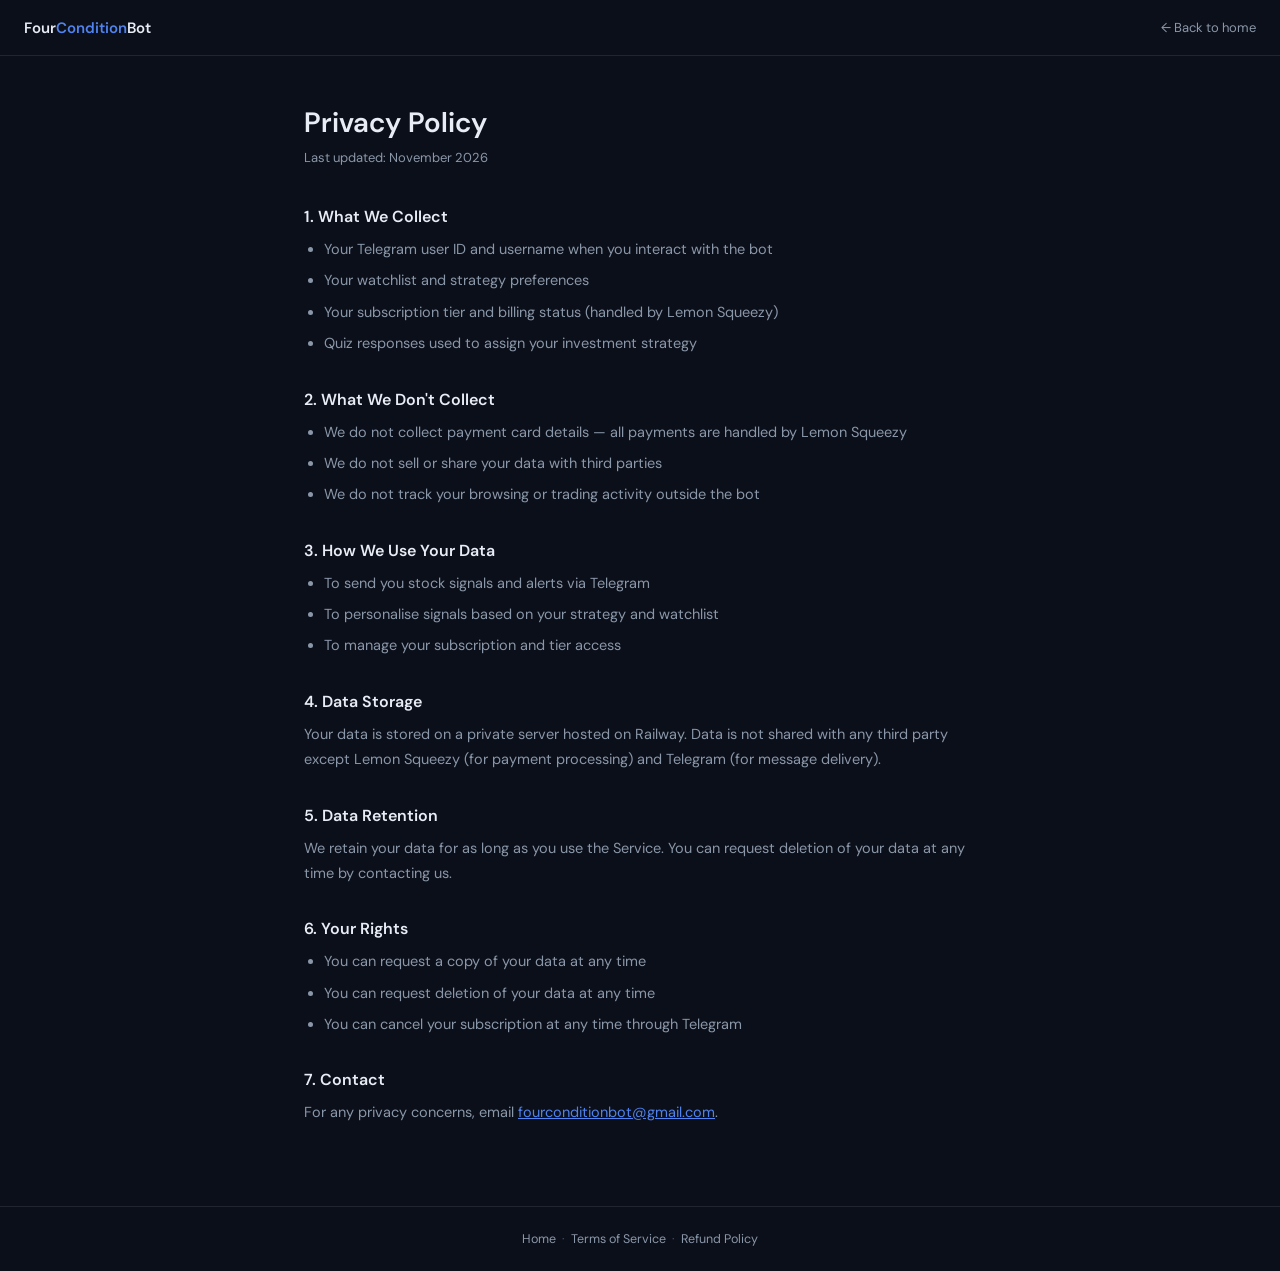
==== privacy/index.html @ 2ea39194 "Replace Paddle with Lemon Squeezy in privacy and terms pages Co-Authored-By: Claude Sonnet 4.6 <nore" ====
<!doctype html>
<html lang="en">
<head>
<meta charset="utf-8">
<meta name="viewport" content="width=device-width, initial-scale=1">
<title>Privacy Policy — FourConditionBot</title>
<link rel="icon" type="image/png" href="/favicon.png">
<link rel="stylesheet" href="https://fonts.googleapis.com/css2?family=DM+Sans:opsz,wght@9..40,300;9..40,400;9..40,500;9..40,600&display=swap">
<style>
*{box-sizing:border-box;margin:0;padding:0}
body{font-family:'DM Sans',system-ui,sans-serif;background:#0b0f1a;color:#e8ecf4;min-height:100vh;-webkit-font-smoothing:antialiased}
nav{display:flex;align-items:center;justify-content:space-between;padding:0 24px;height:56px;border-bottom:1px solid rgba(255,255,255,0.09);background:#0b0f1a}
.nav-logo{font-weight:600;font-size:15px;color:#e8ecf4;text-decoration:none}.nav-logo span{color:#4f83f0}
.nav-back{font-size:13px;color:#8a97a8;text-decoration:none}.nav-back:hover{color:#e8ecf4}
.wrap{max-width:720px;margin:0 auto;padding:48px 24px 80px}
h1{font-size:28px;font-weight:600;margin-bottom:8px}
.meta{font-size:13px;color:#8a97a8;margin-bottom:40px}
h2{font-size:16px;font-weight:600;margin:32px 0 10px;color:#e8ecf4}
p,li{font-size:14.5px;color:#8a97a8;line-height:1.75}
ul{padding-left:20px;display:flex;flex-direction:column;gap:6px;margin-top:8px}
footer{border-top:1px solid rgba(255,255,255,0.09);padding:24px;text-align:center;color:#4a5568;font-size:12.5px}
footer a{color:#8a97a8;text-decoration:none}
</style>
</head>
<body>
<nav>
  <a class="nav-logo" href="/">Four<span>Condition</span>Bot</a>
  <a class="nav-back" href="/">← Back to home</a>
</nav>
<div class="wrap">
  <h1>Privacy Policy</h1>
  <div class="meta">Last updated: November 2026</div>

  <h2>1. What We Collect</h2>
  <ul>
    <li>Your Telegram user ID and username when you interact with the bot</li>
    <li>Your watchlist and strategy preferences</li>
    <li>Your subscription tier and billing status (handled by Lemon Squeezy)</li>
    <li>Quiz responses used to assign your investment strategy</li>
  </ul>

  <h2>2. What We Don't Collect</h2>
  <ul>
    <li>We do not collect payment card details — all payments are handled by Lemon Squeezy</li>
    <li>We do not sell or share your data with third parties</li>
    <li>We do not track your browsing or trading activity outside the bot</li>
  </ul>

  <h2>3. How We Use Your Data</h2>
  <ul>
    <li>To send you stock signals and alerts via Telegram</li>
    <li>To personalise signals based on your strategy and watchlist</li>
    <li>To manage your subscription and tier access</li>
  </ul>

  <h2>4. Data Storage</h2>
  <p>Your data is stored on a private server hosted on Railway. Data is not shared with any third party except Lemon Squeezy (for payment processing) and Telegram (for message delivery).</p>

  <h2>5. Data Retention</h2>
  <p>We retain your data for as long as you use the Service. You can request deletion of your data at any time by contacting us.</p>

  <h2>6. Your Rights</h2>
  <ul>
    <li>You can request a copy of your data at any time</li>
    <li>You can request deletion of your data at any time</li>
    <li>You can cancel your subscription at any time through Telegram</li>
  </ul>

  <h2>7. Contact</h2>
  <p>For any privacy concerns, email <a href="mailto:fourconditionbot@gmail.com" style="color:#4f83f0">fourconditionbot@gmail.com</a>.</p>
</div>
<footer><a href="/">Home</a> &nbsp;·&nbsp; <a href="/terms/">Terms of Service</a> &nbsp;·&nbsp; <a href="/refunds/">Refund Policy</a></footer>
</body>
</html>
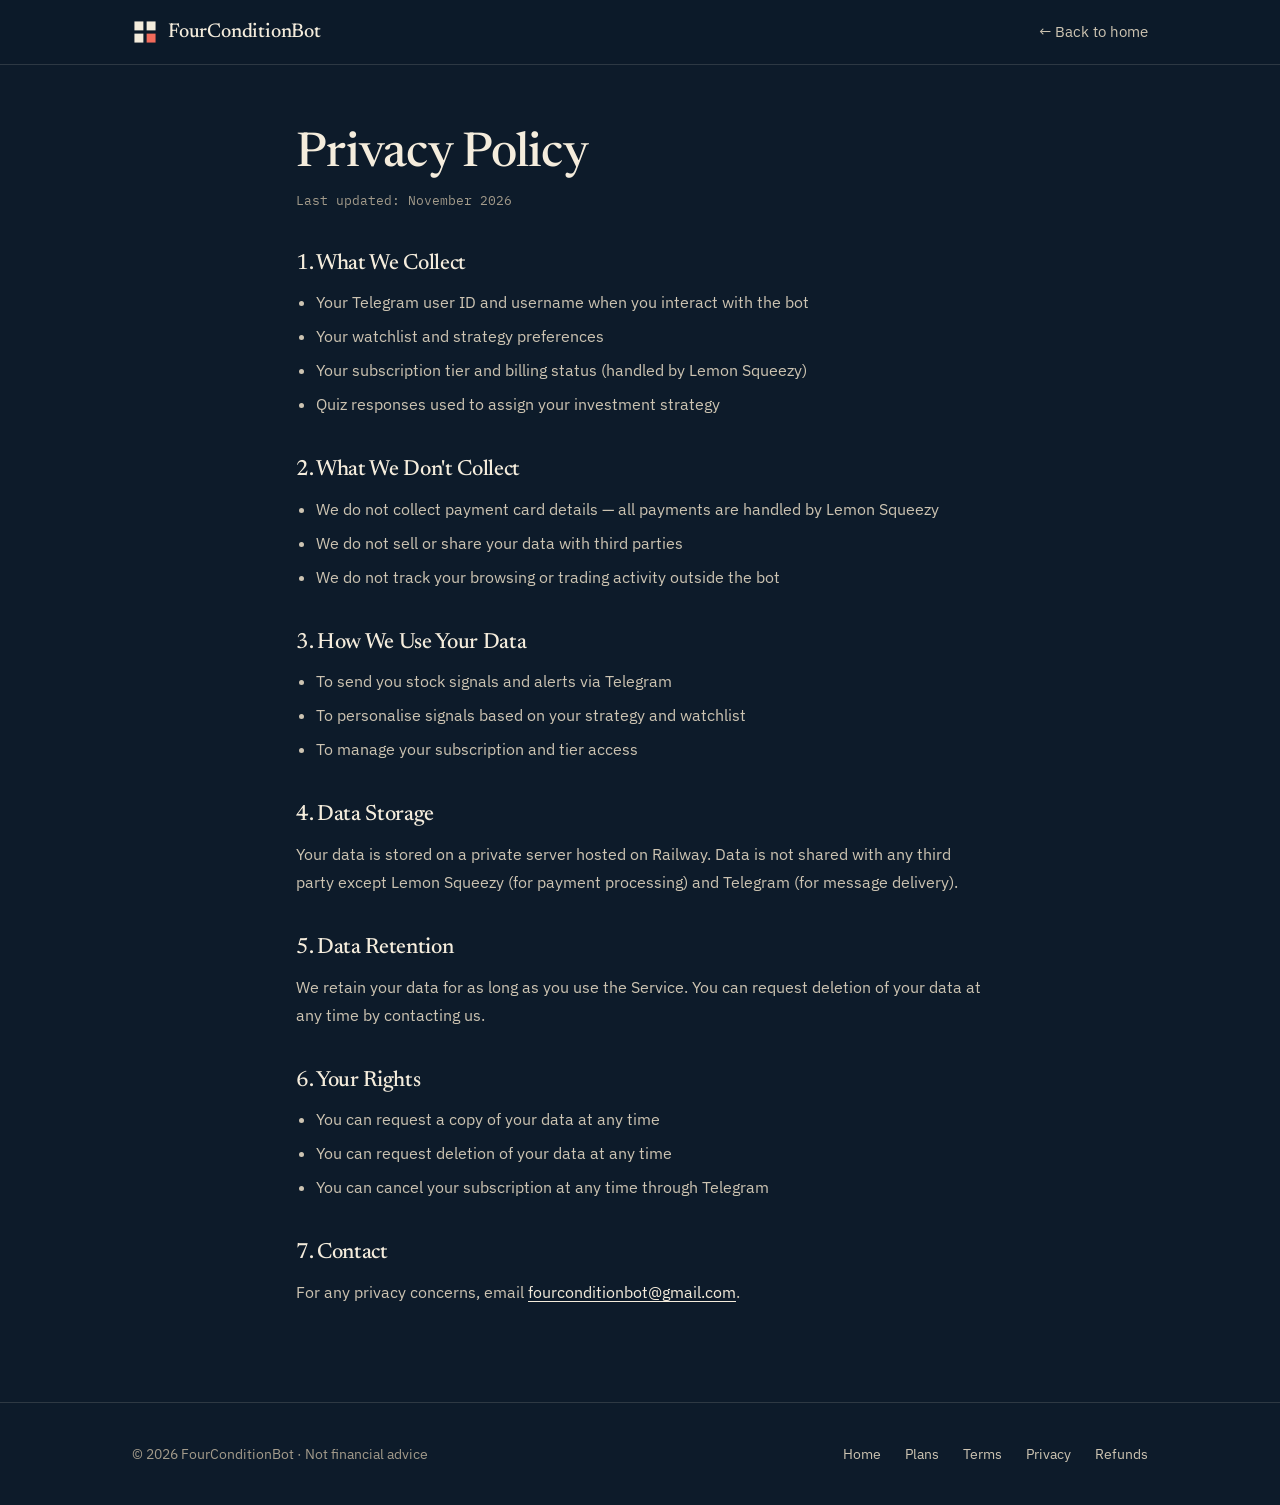
==== commit 151cf404: "Redesign site: navy/cream/coral, plus SEO and launch checklist - New editorial look: Newsreader + IB" ====
--- a/privacy/index.html
+++ b/privacy/index.html
@@ -4,30 +4,32 @@
 <meta charset="utf-8">
 <meta name="viewport" content="width=device-width, initial-scale=1">
 <title>Privacy Policy — FourConditionBot</title>
-<link rel="icon" type="image/png" href="/favicon.png">
-<link rel="stylesheet" href="https://fonts.googleapis.com/css2?family=DM+Sans:opsz,wght@9..40,300;9..40,400;9..40,500;9..40,600&display=swap">
-<style>
-*{box-sizing:border-box;margin:0;padding:0}
-body{font-family:'DM Sans',system-ui,sans-serif;background:#0b0f1a;color:#e8ecf4;min-height:100vh;-webkit-font-smoothing:antialiased}
-nav{display:flex;align-items:center;justify-content:space-between;padding:0 24px;height:56px;border-bottom:1px solid rgba(255,255,255,0.09);background:#0b0f1a}
-.nav-logo{font-weight:600;font-size:15px;color:#e8ecf4;text-decoration:none}.nav-logo span{color:#4f83f0}
-.nav-back{font-size:13px;color:#8a97a8;text-decoration:none}.nav-back:hover{color:#e8ecf4}
-.wrap{max-width:720px;margin:0 auto;padding:48px 24px 80px}
-h1{font-size:28px;font-weight:600;margin-bottom:8px}
-.meta{font-size:13px;color:#8a97a8;margin-bottom:40px}
-h2{font-size:16px;font-weight:600;margin:32px 0 10px;color:#e8ecf4}
-p,li{font-size:14.5px;color:#8a97a8;line-height:1.75}
-ul{padding-left:20px;display:flex;flex-direction:column;gap:6px;margin-top:8px}
-footer{border-top:1px solid rgba(255,255,255,0.09);padding:24px;text-align:center;color:#4a5568;font-size:12.5px}
-footer a{color:#8a97a8;text-decoration:none}
-</style>
+<meta name="description" content="What FourConditionBot collects, why, where it is stored and how to have it deleted.">
+<link rel="canonical" href="https://fourcondition.app/privacy/">
+<meta name="theme-color" content="#0d1b2a">
+<meta property="og:title" content="Privacy Policy — FourConditionBot">
+<meta property="og:description" content="What FourConditionBot collects, why, where it is stored and how to have it deleted.">
+<meta property="og:image" content="https://fourcondition.app/og.png">
+<link rel="icon" href="/favicon.svg" type="image/svg+xml">
+<link rel="icon" href="/favicon.png" type="image/png" sizes="32x32">
+<link rel="apple-touch-icon" href="/apple-touch-icon.png">
+<link rel="preconnect" href="https://fonts.googleapis.com">
+<link rel="preconnect" href="https://fonts.gstatic.com" crossorigin>
+<link rel="stylesheet" href="https://fonts.googleapis.com/css2?family=IBM+Plex+Mono:wght@400;500&family=IBM+Plex+Sans:wght@400;500;600&family=Newsreader:opsz,wght@6..72,400;6..72,500&display=swap">
+<link rel="stylesheet" href="/style.css">
 </head>
 <body>
-<nav>
-  <a class="nav-logo" href="/">Four<span>Condition</span>Bot</a>
-  <a class="nav-back" href="/">← Back to home</a>
-</nav>
-<div class="wrap">
+<a class="skip" href="#main">Skip to content</a>
+<header class="nav">
+  <div class="wrap">
+    <a href="/" class="logo" aria-label="FourConditionBot home">
+      <svg class="logo-mark" viewBox="0 0 32 32" aria-hidden="true"><rect x="3" y="3" width="11" height="11" fill="#f4ecdc"/><rect x="18" y="3" width="11" height="11" fill="#f4ecdc"/><rect x="3" y="18" width="11" height="11" fill="#f4ecdc"/><rect x="18" y="18" width="11" height="11" fill="#f26b5b"/></svg>
+      FourConditionBot
+    </a>
+    <nav class="nav-links" aria-label="Main"><a href="/">← Back to home</a></nav>
+  </div>
+</header>
+<main id="main" class="doc">
   <h1>Privacy Policy</h1>
   <div class="meta">Last updated: November 2026</div>
 
@@ -67,8 +69,13 @@
   </ul>
 
   <h2>7. Contact</h2>
-  <p>For any privacy concerns, email <a href="mailto:fourconditionbot@gmail.com" style="color:#4f83f0">fourconditionbot@gmail.com</a>.</p>
-</div>
-<footer><a href="/">Home</a> &nbsp;·&nbsp; <a href="/terms/">Terms of Service</a> &nbsp;·&nbsp; <a href="/refunds/">Refund Policy</a></footer>
+  <p>For any privacy concerns, email <a href="mailto:fourconditionbot@gmail.com">fourconditionbot@gmail.com</a>.</p>
+</main>
+<footer class="footer">
+  <div class="wrap">
+    <span>© 2026 FourConditionBot · Not financial advice</span>
+    <nav aria-label="Footer"><a href="/">Home</a><a href="/upgrade/">Plans</a><a href="/terms/">Terms</a><a href="/privacy/">Privacy</a><a href="/refunds/">Refunds</a></nav>
+  </div>
+</footer>
 </body>
 </html>
--- a/style.css
+++ b/style.css
@@ -0,0 +1,114 @@
+/* FourConditionBot — shared styles. Navy ground, cream type, coral only on actions we want clicked. */
+:root {
+  --navy: #0d1b2a;
+  --navy-2: #132539;
+  --navy-3: #1a3049;
+  --line: rgba(244, 236, 220, 0.14);
+  --cream: #f4ecdc;
+  --cream-2: #cdc4b2;
+  --cream-3: #a39b8b;
+  --coral: #f26b5b;
+  --coral-hover: #f5826f;
+  --on-coral: #0d1b2a;
+  --pass: #8fd1ab;
+  --warn: #f0c27a;
+  --serif: 'Newsreader', Georgia, 'Times New Roman', serif;
+  --sans: 'IBM Plex Sans', system-ui, -apple-system, 'Segoe UI', sans-serif;
+  --mono: 'IBM Plex Mono', ui-monospace, Consolas, monospace;
+  --radius: 4px;
+  color-scheme: dark;
+}
+
+*, *::before, *::after { box-sizing: border-box; }
+html { scroll-behavior: smooth; -webkit-text-size-adjust: 100%; }
+@media (prefers-reduced-motion: reduce) { html { scroll-behavior: auto; } * { transition: none !important; } }
+
+body {
+  margin: 0;
+  background: var(--navy);
+  color: var(--cream);
+  font-family: var(--sans);
+  font-size: 16px;
+  line-height: 1.6;
+  -webkit-font-smoothing: antialiased;
+}
+a { color: var(--cream); text-underline-offset: 3px; text-decoration-thickness: 1px; }
+a:hover { color: #fff; }
+:focus-visible { outline: 2px solid var(--coral); outline-offset: 3px; }
+code { font-family: var(--mono); font-size: 0.9em; color: var(--cream); background: var(--navy-3); padding: 1px 5px; border-radius: 3px; }
+h1, h2, h3 { font-family: var(--serif); font-weight: 500; letter-spacing: -0.015em; line-height: 1.12; margin: 0; text-wrap: balance; }
+p { margin: 0; }
+
+.wrap { max-width: 1080px; margin: 0 auto; padding-inline: max(16px, env(safe-area-inset-left, 0px)) max(16px, env(safe-area-inset-right, 0px)); }
+@media (min-width: 720px) { .wrap { padding-inline: 32px; } }
+
+.skip { position: absolute; left: -9999px; }
+.skip:focus { left: 16px; top: 16px; z-index: 999; background: var(--cream); color: var(--navy); padding: 8px 12px; }
+
+/* ── Buttons ── */
+.btn {
+  display: inline-flex; align-items: center; justify-content: center; gap: 8px;
+  min-height: 44px; padding: 0 20px;
+  font: 600 15px/1 var(--sans);
+  border-radius: var(--radius); border: 1px solid transparent;
+  text-decoration: none; cursor: pointer; white-space: nowrap;
+  transition: background-color .15s, border-color .15s, color .15s;
+}
+.btn-coral { background: var(--coral); color: var(--on-coral); }
+.btn-coral:hover { background: var(--coral-hover); color: var(--on-coral); }
+.btn-outline { background: transparent; color: var(--cream); border-color: var(--line); }
+.btn-outline:hover { border-color: var(--cream-2); color: var(--cream); }
+.btn-coral-outline { background: transparent; color: var(--coral); border-color: var(--coral); }
+.btn-coral-outline:hover { background: var(--coral); color: var(--on-coral); }
+.btn-sm { min-height: 36px; padding: 0 14px; font-size: 14px; }
+.btn[disabled] { opacity: .45; cursor: not-allowed; }
+
+/* ── Nav ── */
+.nav { position: sticky; top: 0; z-index: 50; background: rgba(13, 27, 42, 0.94); backdrop-filter: blur(8px); border-bottom: 1px solid var(--line); }
+.nav .wrap { display: flex; align-items: center; justify-content: space-between; gap: 16px; height: 64px; }
+.logo { display: inline-flex; align-items: center; gap: 10px; font-family: var(--serif); font-size: 20px; font-weight: 500; color: var(--cream); text-decoration: none; letter-spacing: -0.01em; }
+.logo-mark { width: 26px; height: 26px; flex-shrink: 0; }
+.nav-links { display: flex; align-items: center; gap: 28px; }
+.nav-links a:not(.btn) { color: var(--cream-2); text-decoration: none; font-size: 14.5px; }
+.nav-links a:not(.btn):hover { color: var(--cream); }
+@media (max-width: 760px) { .nav-links .hide-sm { display: none; } .nav-links { gap: 10px; } }
+
+/* ── Sections ── */
+.section { padding-block: 96px; border-top: 1px solid var(--line); }
+@media (max-width: 720px) { .section { padding-block: 64px; } }
+.eyebrow { font-family: var(--mono); font-size: 12.5px; letter-spacing: .08em; text-transform: uppercase; color: var(--cream-3); margin-bottom: 16px; }
+.section h2 { font-size: clamp(30px, 4vw, 44px); max-width: 18ch; }
+.lede { color: var(--cream-2); font-size: 18px; max-width: 58ch; margin-top: 16px; }
+.section-head { margin-bottom: 48px; }
+
+/* ── Footer ── */
+.footer { border-top: 1px solid var(--line); padding-block: 40px; color: var(--cream-3); font-size: 14px; }
+.footer .wrap { display: flex; flex-wrap: wrap; gap: 16px 32px; justify-content: space-between; align-items: center; }
+.footer nav { display: flex; flex-wrap: wrap; gap: 8px 24px; }
+.footer a { color: var(--cream-2); text-decoration: none; }
+.footer a:hover { color: var(--cream); text-decoration: underline; }
+
+/* ── Cookie banner ── */
+.cookie {
+  position: fixed; z-index: 100;
+  left: 16px; right: 16px; bottom: calc(16px + env(safe-area-inset-bottom, 0px));
+  max-width: 560px; margin-inline: auto;
+  display: flex; flex-wrap: wrap; align-items: center; gap: 12px 16px;
+  background: var(--navy-2); border: 1px solid var(--line); border-radius: var(--radius);
+  padding: 16px 18px; font-size: 14px; color: var(--cream-2);
+  box-shadow: 0 12px 32px rgba(0, 0, 0, .35);
+}
+.cookie[hidden] { display: none; }
+.cookie p { flex: 1 1 260px; }
+.cookie-actions { display: flex; gap: 8px; }
+
+/* ── Document pages (terms, privacy, refunds, 404, success) ── */
+.doc { max-width: 720px; margin: 0 auto; padding: 64px 16px 96px; }
+.doc h1 { font-size: clamp(34px, 5vw, 48px); margin-bottom: 8px; }
+.doc .meta { font-family: var(--mono); font-size: 13px; color: var(--cream-3); margin-bottom: 40px; }
+.doc h2 { font-size: 22px; margin: 40px 0 12px; }
+.doc p, .doc li { color: var(--cream-2); font-size: 16px; line-height: 1.75; }
+.doc ul { padding-left: 20px; margin: 8px 0 0; display: grid; gap: 6px; }
+.doc strong { color: var(--cream); }
+.doc .highlight { border-left: 2px solid var(--coral); padding: 4px 0 4px 18px; margin-bottom: 8px; }
+.doc .actions { display: flex; flex-wrap: wrap; gap: 12px; margin-top: 32px; }
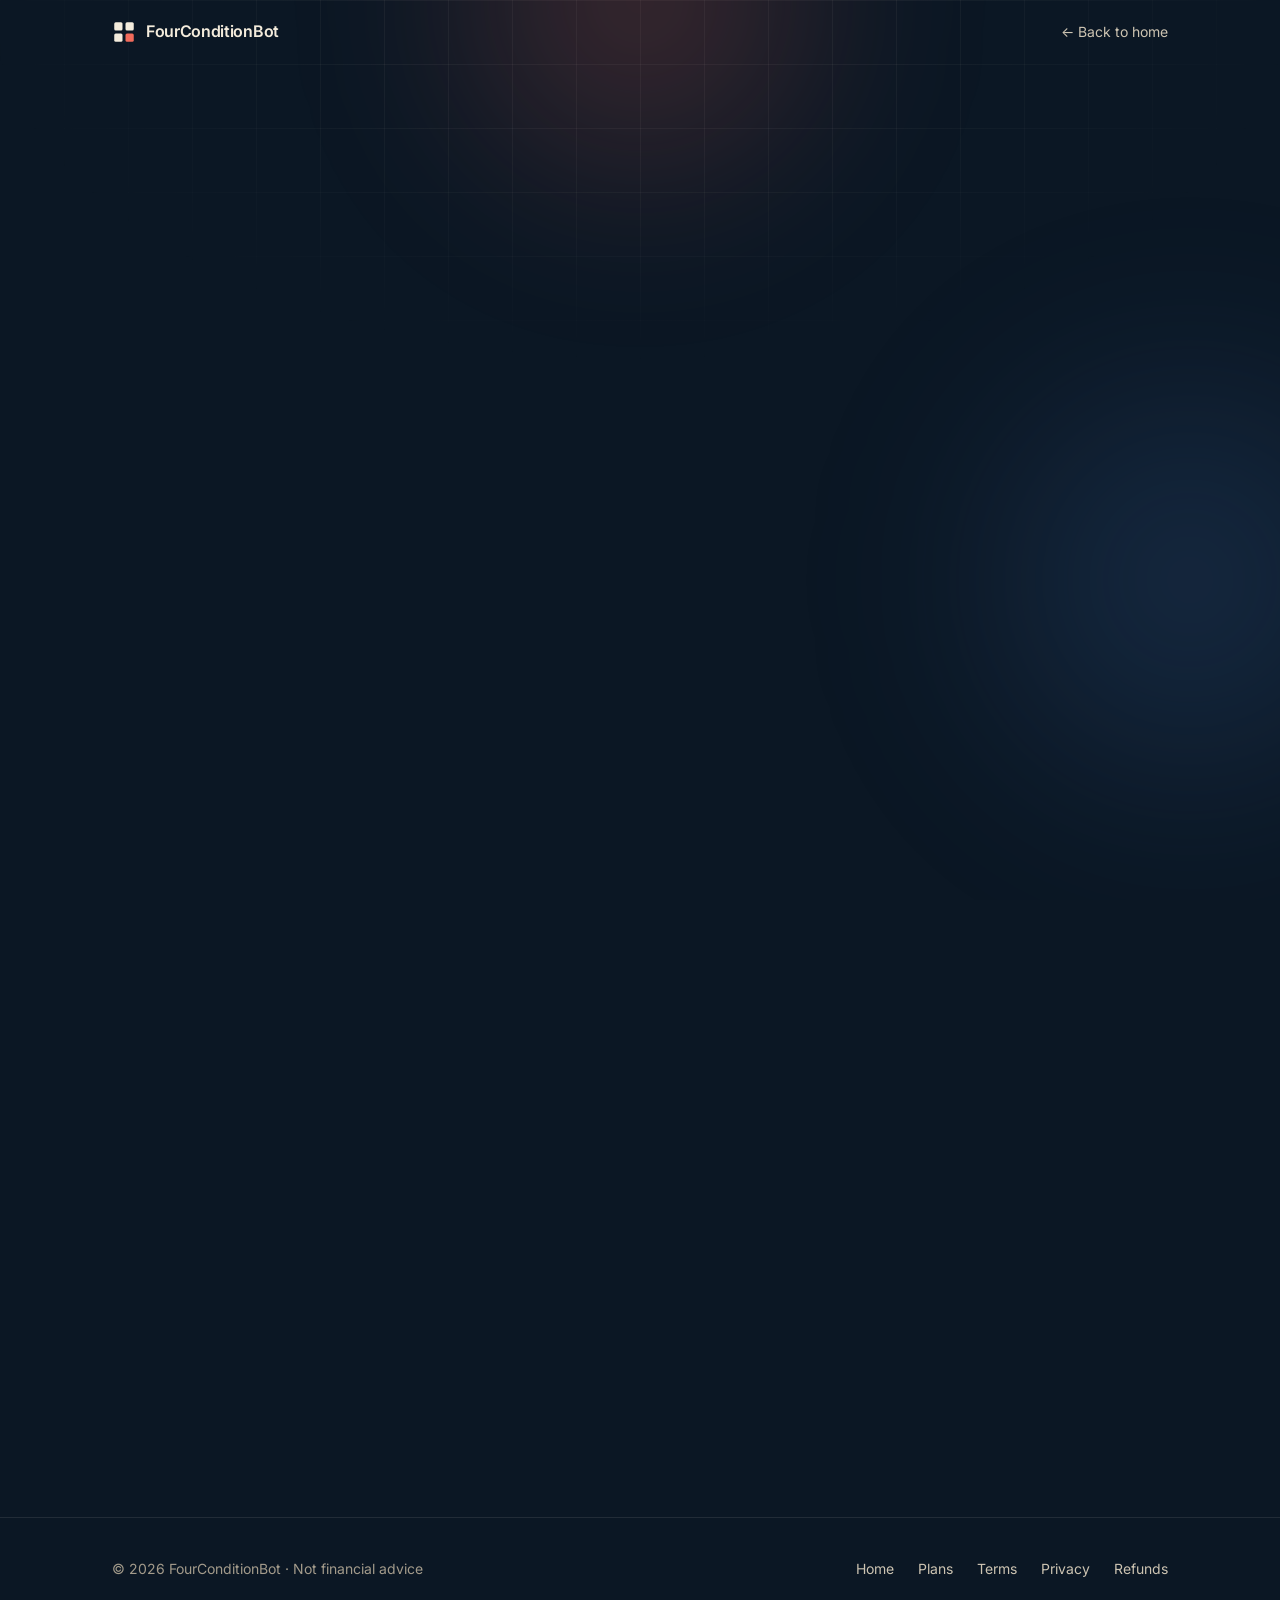
==== commit cfc72283: "Raycast/Linear-style motion: glass surfaces, 3D scroll hero, live parts - Hero app window tilts back" ====
--- a/privacy/index.html
+++ b/privacy/index.html
@@ -6,7 +6,7 @@
 <title>Privacy Policy — FourConditionBot</title>
 <meta name="description" content="What FourConditionBot collects, why, where it is stored and how to have it deleted.">
 <link rel="canonical" href="https://fourcondition.app/privacy/">
-<meta name="theme-color" content="#0d1b2a">
+<meta name="theme-color" content="#0b1724">
 <meta property="og:title" content="Privacy Policy — FourConditionBot">
 <meta property="og:description" content="What FourConditionBot collects, why, where it is stored and how to have it deleted.">
 <meta property="og:image" content="https://fourcondition.app/og.png">
@@ -15,22 +15,23 @@
 <link rel="apple-touch-icon" href="/apple-touch-icon.png">
 <link rel="preconnect" href="https://fonts.googleapis.com">
 <link rel="preconnect" href="https://fonts.gstatic.com" crossorigin>
-<link rel="stylesheet" href="https://fonts.googleapis.com/css2?family=IBM+Plex+Mono:wght@400;500&family=IBM+Plex+Sans:wght@400;500;600&family=Newsreader:opsz,wght@6..72,400;6..72,500&display=swap">
+<link rel="stylesheet" href="https://fonts.googleapis.com/css2?family=Inter:wght@400;500;600&family=JetBrains+Mono:wght@400;500&display=swap">
 <link rel="stylesheet" href="/style.css">
 </head>
 <body>
+<div class="bg" aria-hidden="true"><div class="orb orb-1"></div><div class="orb orb-2"></div></div>
 <a class="skip" href="#main">Skip to content</a>
 <header class="nav">
   <div class="wrap">
     <a href="/" class="logo" aria-label="FourConditionBot home">
-      <svg class="logo-mark" viewBox="0 0 32 32" aria-hidden="true"><rect x="3" y="3" width="11" height="11" fill="#f4ecdc"/><rect x="18" y="3" width="11" height="11" fill="#f4ecdc"/><rect x="3" y="18" width="11" height="11" fill="#f4ecdc"/><rect x="18" y="18" width="11" height="11" fill="#f26b5b"/></svg>
+      <svg class="logo-mark" viewBox="0 0 32 32" aria-hidden="true"><rect x="3" y="3" width="11" height="11" rx="2" fill="#f4ecdc"/><rect x="18" y="3" width="11" height="11" rx="2" fill="#f4ecdc"/><rect x="3" y="18" width="11" height="11" rx="2" fill="#f4ecdc"/><rect x="18" y="18" width="11" height="11" rx="2" fill="#f26b5b"/></svg>
       FourConditionBot
     </a>
     <nav class="nav-links" aria-label="Main"><a href="/">← Back to home</a></nav>
   </div>
 </header>
-<main id="main" class="doc">
-  <h1>Privacy Policy</h1>
+<main id="main" class="doc reveal">
+  <h1 class="grad">Privacy Policy</h1>
   <div class="meta">Last updated: November 2026</div>
 
   <h2>1. What We Collect</h2>
--- a/style.css
+++ b/style.css
@@ -1,28 +1,31 @@
-/* FourConditionBot — shared styles. Navy ground, cream type, coral only on actions we want clicked. */
+/* FourConditionBot — shared styles. Navy ground, cream type, coral only on actions we want clicked.
+   Glass surfaces + scroll motion; everything animated is disabled under prefers-reduced-motion. */
 :root {
-  --navy: #0d1b2a;
-  --navy-2: #132539;
-  --navy-3: #1a3049;
-  --line: rgba(244, 236, 220, 0.14);
+  --navy: #0b1724;
+  --navy-2: #102033;
+  --navy-3: #172b42;
+  --line: rgba(244, 236, 220, 0.10);
+  --line-2: rgba(244, 236, 220, 0.18);
   --cream: #f4ecdc;
   --cream-2: #cdc4b2;
   --cream-3: #a39b8b;
   --coral: #f26b5b;
   --coral-hover: #f5826f;
-  --on-coral: #0d1b2a;
+  --coral-glow: rgba(242, 107, 91, 0.35);
+  --on-coral: #0b1724;
   --pass: #8fd1ab;
   --warn: #f0c27a;
-  --serif: 'Newsreader', Georgia, 'Times New Roman', serif;
-  --sans: 'IBM Plex Sans', system-ui, -apple-system, 'Segoe UI', sans-serif;
-  --mono: 'IBM Plex Mono', ui-monospace, Consolas, monospace;
-  --radius: 4px;
+  --glass: linear-gradient(180deg, rgba(244, 236, 220, 0.07), rgba(244, 236, 220, 0.02));
+  --glass-shadow: inset 0 1px 0 rgba(255, 255, 255, 0.07), 0 24px 60px -12px rgba(0, 0, 0, 0.5);
+  --sans: 'Inter', system-ui, -apple-system, 'Segoe UI', sans-serif;
+  --mono: 'JetBrains Mono', ui-monospace, Consolas, monospace;
+  --radius: 10px;
+  --ease: cubic-bezier(.2, .7, .2, 1);
   color-scheme: dark;
 }
 
 *, *::before, *::after { box-sizing: border-box; }
 html { scroll-behavior: smooth; -webkit-text-size-adjust: 100%; }
-@media (prefers-reduced-motion: reduce) { html { scroll-behavior: auto; } * { transition: none !important; } }
-
 body {
   margin: 0;
   background: var(--navy);
@@ -31,55 +34,110 @@
   font-size: 16px;
   line-height: 1.6;
   -webkit-font-smoothing: antialiased;
+  overflow-x: hidden;
 }
 a { color: var(--cream); text-underline-offset: 3px; text-decoration-thickness: 1px; }
 a:hover { color: #fff; }
-:focus-visible { outline: 2px solid var(--coral); outline-offset: 3px; }
-code { font-family: var(--mono); font-size: 0.9em; color: var(--cream); background: var(--navy-3); padding: 1px 5px; border-radius: 3px; }
-h1, h2, h3 { font-family: var(--serif); font-weight: 500; letter-spacing: -0.015em; line-height: 1.12; margin: 0; text-wrap: balance; }
+:focus-visible { outline: 2px solid var(--coral); outline-offset: 3px; border-radius: 4px; }
+code { font-family: var(--mono); font-size: 0.86em; color: var(--cream); background: rgba(244, 236, 220, .08); border: 1px solid var(--line); padding: 1px 6px; border-radius: 5px; }
+h1, h2, h3 { font-weight: 600; letter-spacing: -0.035em; line-height: 1.08; margin: 0; text-wrap: balance; }
 p { margin: 0; }
 
-.wrap { max-width: 1080px; margin: 0 auto; padding-inline: max(16px, env(safe-area-inset-left, 0px)) max(16px, env(safe-area-inset-right, 0px)); }
+/* Cream → muted vertical fade on big headings */
+.grad { background: linear-gradient(180deg, #fffaf0 20%, #b8ae9b 100%); -webkit-background-clip: text; background-clip: text; color: transparent; }
+
+/* ── Ambient background: slow drifting glows + masked grid ── */
+.bg { position: fixed; inset: 0; z-index: -1; pointer-events: none; overflow: hidden; }
+.bg::before {
+  content: ""; position: absolute; inset: 0;
+  background-image: linear-gradient(var(--line) 1px, transparent 1px), linear-gradient(90deg, var(--line) 1px, transparent 1px);
+  background-size: 64px 64px;
+  mask-image: radial-gradient(ellipse 70% 55% at 50% 0%, #000 30%, transparent 75%);
+  -webkit-mask-image: radial-gradient(ellipse 70% 55% at 50% 0%, #000 30%, transparent 75%);
+  opacity: .5;
+}
+.orb { position: absolute; border-radius: 50%; filter: blur(90px); opacity: .55; will-change: transform; }
+.orb-1 { width: 520px; height: 520px; left: 50%; top: -260px; margin-left: -260px; background: radial-gradient(circle, rgba(242, 107, 91, .55), transparent 65%); animation: drift1 18s ease-in-out infinite alternate; }
+.orb-2 { width: 620px; height: 620px; right: -220px; top: 30vh; background: radial-gradient(circle, rgba(70, 120, 190, .45), transparent 65%); animation: drift2 24s ease-in-out infinite alternate; }
+.orb-3 { width: 460px; height: 460px; left: -180px; top: 70vh; background: radial-gradient(circle, rgba(244, 236, 220, .14), transparent 65%); animation: drift1 30s ease-in-out infinite alternate-reverse; }
+@keyframes drift1 { to { transform: translate3d(80px, 60px, 0) scale(1.15); } }
+@keyframes drift2 { to { transform: translate3d(-120px, -40px, 0) scale(.9); } }
+
+.wrap { max-width: 1120px; margin: 0 auto; padding-inline: max(16px, env(safe-area-inset-left, 0px)) max(16px, env(safe-area-inset-right, 0px)); }
 @media (min-width: 720px) { .wrap { padding-inline: 32px; } }
 
 .skip { position: absolute; left: -9999px; }
 .skip:focus { left: 16px; top: 16px; z-index: 999; background: var(--cream); color: var(--navy); padding: 8px 12px; }
 
+/* ── Glass surface ── */
+.glass {
+  position: relative;
+  background: var(--glass);
+  border: 1px solid var(--line);
+  border-radius: var(--radius);
+  box-shadow: var(--glass-shadow);
+  backdrop-filter: blur(18px) saturate(140%);
+  -webkit-backdrop-filter: blur(18px) saturate(140%);
+}
+/* Cursor spotlight (site.js sets --mx/--my) */
+.spot { overflow: hidden; }
+.spot::after {
+  content: ""; position: absolute; inset: 0; border-radius: inherit; pointer-events: none;
+  background: radial-gradient(420px circle at var(--mx, 50%) var(--my, -200px), rgba(244, 236, 220, .09), transparent 45%);
+  opacity: 0; transition: opacity .3s;
+}
+.spot:hover::after { opacity: 1; }
+/* 3D tilt (site.js sets --rx/--ry) */
+.tilt { transform: perspective(900px) rotateX(var(--rx, 0deg)) rotateY(var(--ry, 0deg)); transition: transform .4s var(--ease); transform-style: preserve-3d; }
+.tilt:hover { transition-duration: .1s; }
+
 /* ── Buttons ── */
 .btn {
   display: inline-flex; align-items: center; justify-content: center; gap: 8px;
   min-height: 44px; padding: 0 20px;
-  font: 600 15px/1 var(--sans);
-  border-radius: var(--radius); border: 1px solid transparent;
+  font: 500 15px/1 var(--sans); letter-spacing: -0.01em;
+  border-radius: 999px; border: 1px solid transparent;
   text-decoration: none; cursor: pointer; white-space: nowrap;
-  transition: background-color .15s, border-color .15s, color .15s;
+  transition: background-color .2s, border-color .2s, color .2s, box-shadow .3s, transform .2s var(--ease);
 }
-.btn-coral { background: var(--coral); color: var(--on-coral); }
-.btn-coral:hover { background: var(--coral-hover); color: var(--on-coral); }
-.btn-outline { background: transparent; color: var(--cream); border-color: var(--line); }
-.btn-outline:hover { border-color: var(--cream-2); color: var(--cream); }
-.btn-coral-outline { background: transparent; color: var(--coral); border-color: var(--coral); }
-.btn-coral-outline:hover { background: var(--coral); color: var(--on-coral); }
+.btn:active { transform: scale(.97); }
+.btn-coral { background: var(--coral); color: var(--on-coral); box-shadow: 0 0 0 1px rgba(255,255,255,.15) inset, 0 8px 28px -6px var(--coral-glow); }
+.btn-coral:hover { background: var(--coral-hover); color: var(--on-coral); box-shadow: 0 0 0 1px rgba(255,255,255,.2) inset, 0 10px 40px -4px var(--coral-glow); }
+.btn-outline { background: rgba(244, 236, 220, .04); color: var(--cream); border-color: var(--line-2); backdrop-filter: blur(8px); }
+.btn-outline:hover { border-color: var(--cream-3); background: rgba(244, 236, 220, .08); color: var(--cream); }
+.btn-coral-outline { background: rgba(242, 107, 91, .08); color: var(--coral); border-color: rgba(242, 107, 91, .5); }
+.btn-coral-outline:hover { background: var(--coral); color: var(--on-coral); border-color: var(--coral); }
 .btn-sm { min-height: 36px; padding: 0 14px; font-size: 14px; }
-.btn[disabled] { opacity: .45; cursor: not-allowed; }
+.btn[disabled] { opacity: .45; cursor: not-allowed; box-shadow: none; }
+.arrow { transition: transform .2s var(--ease); }
+.btn:hover .arrow { transform: translateX(3px); }
 
 /* ── Nav ── */
-.nav { position: sticky; top: 0; z-index: 50; background: rgba(13, 27, 42, 0.94); backdrop-filter: blur(8px); border-bottom: 1px solid var(--line); }
+.nav { position: sticky; top: 0; z-index: 50; transition: background-color .3s, border-color .3s; border-bottom: 1px solid transparent; }
+.nav.scrolled { background: rgba(11, 23, 36, .72); border-color: var(--line); backdrop-filter: blur(16px) saturate(150%); -webkit-backdrop-filter: blur(16px) saturate(150%); }
 .nav .wrap { display: flex; align-items: center; justify-content: space-between; gap: 16px; height: 64px; }
-.logo { display: inline-flex; align-items: center; gap: 10px; font-family: var(--serif); font-size: 20px; font-weight: 500; color: var(--cream); text-decoration: none; letter-spacing: -0.01em; }
-.logo-mark { width: 26px; height: 26px; flex-shrink: 0; }
+.logo { display: inline-flex; align-items: center; gap: 10px; font-size: 16px; font-weight: 600; color: var(--cream); text-decoration: none; letter-spacing: -0.02em; }
+.logo-mark { width: 24px; height: 24px; flex-shrink: 0; }
 .nav-links { display: flex; align-items: center; gap: 28px; }
-.nav-links a:not(.btn) { color: var(--cream-2); text-decoration: none; font-size: 14.5px; }
+.nav-links a:not(.btn) { color: var(--cream-2); text-decoration: none; font-size: 14px; transition: color .2s; }
 .nav-links a:not(.btn):hover { color: var(--cream); }
 @media (max-width: 760px) { .nav-links .hide-sm { display: none; } .nav-links { gap: 10px; } }
 
 /* ── Sections ── */
-.section { padding-block: 96px; border-top: 1px solid var(--line); }
-@media (max-width: 720px) { .section { padding-block: 64px; } }
-.eyebrow { font-family: var(--mono); font-size: 12.5px; letter-spacing: .08em; text-transform: uppercase; color: var(--cream-3); margin-bottom: 16px; }
-.section h2 { font-size: clamp(30px, 4vw, 44px); max-width: 18ch; }
-.lede { color: var(--cream-2); font-size: 18px; max-width: 58ch; margin-top: 16px; }
-.section-head { margin-bottom: 48px; }
+.section { padding-block: 120px; position: relative; }
+@media (max-width: 720px) { .section { padding-block: 72px; } }
+.eyebrow { display: inline-flex; align-items: center; gap: 8px; font-family: var(--mono); font-size: 12px; letter-spacing: .06em; text-transform: uppercase; color: var(--cream-3); margin-bottom: 20px; }
+.eyebrow::before { content: ""; width: 6px; height: 6px; border-radius: 50%; background: var(--coral); box-shadow: 0 0 12px var(--coral); }
+.section h2 { font-size: clamp(34px, 5vw, 56px); max-width: 16ch; }
+.lede { color: var(--cream-2); font-size: 18px; max-width: 56ch; margin-top: 18px; }
+.section-head { margin-bottom: 56px; }
+.section-head.center { text-align: center; }
+.section-head.center h2, .section-head.center .lede { margin-inline: auto; }
+
+/* ── Scroll reveal (site.js adds .in) ── */
+/* Uses `translate`, not `transform`, so it composes with .tilt on the same element */
+.reveal { opacity: 0; translate: 0 28px; filter: blur(6px); transition: opacity .9s var(--ease), translate .9s var(--ease), filter .9s var(--ease), transform .4s var(--ease); transition-delay: calc(var(--i, 0) * 70ms), calc(var(--i, 0) * 70ms), calc(var(--i, 0) * 70ms), 0s; }
+.reveal.in { opacity: 1; translate: none; filter: none; }
 
 /* ── Footer ── */
 .footer { border-top: 1px solid var(--line); padding-block: 40px; color: var(--cream-3); font-size: 14px; }
@@ -94,21 +152,33 @@
   left: 16px; right: 16px; bottom: calc(16px + env(safe-area-inset-bottom, 0px));
   max-width: 560px; margin-inline: auto;
   display: flex; flex-wrap: wrap; align-items: center; gap: 12px 16px;
-  background: var(--navy-2); border: 1px solid var(--line); border-radius: var(--radius);
   padding: 16px 18px; font-size: 14px; color: var(--cream-2);
-  box-shadow: 0 12px 32px rgba(0, 0, 0, .35);
+  background: rgba(16, 32, 51, .8); border: 1px solid var(--line-2); border-radius: 14px;
+  backdrop-filter: blur(18px); -webkit-backdrop-filter: blur(18px);
+  box-shadow: 0 20px 50px rgba(0, 0, 0, .45);
 }
 .cookie[hidden] { display: none; }
 .cookie p { flex: 1 1 260px; }
 .cookie-actions { display: flex; gap: 8px; }
 
 /* ── Document pages (terms, privacy, refunds, 404, success) ── */
-.doc { max-width: 720px; margin: 0 auto; padding: 64px 16px 96px; }
+.doc { max-width: 760px; margin: 48px auto 96px; padding: 48px clamp(20px, 5vw, 56px); }
+.doc { position: relative; background: var(--glass); border: 1px solid var(--line); border-radius: 16px; box-shadow: var(--glass-shadow); backdrop-filter: blur(18px); -webkit-backdrop-filter: blur(18px); }
+@media (max-width: 800px) { .doc { margin: 24px 16px 64px; } }
 .doc h1 { font-size: clamp(34px, 5vw, 48px); margin-bottom: 8px; }
 .doc .meta { font-family: var(--mono); font-size: 13px; color: var(--cream-3); margin-bottom: 40px; }
-.doc h2 { font-size: 22px; margin: 40px 0 12px; }
+.doc h2 { font-size: 20px; letter-spacing: -0.02em; margin: 40px 0 12px; }
 .doc p, .doc li { color: var(--cream-2); font-size: 16px; line-height: 1.75; }
 .doc ul { padding-left: 20px; margin: 8px 0 0; display: grid; gap: 6px; }
 .doc strong { color: var(--cream); }
 .doc .highlight { border-left: 2px solid var(--coral); padding: 4px 0 4px 18px; margin-bottom: 8px; }
 .doc .actions { display: flex; flex-wrap: wrap; gap: 12px; margin-top: 32px; }
+
+@media (prefers-reduced-motion: reduce) {
+  html { scroll-behavior: auto; }
+  *, *::before, *::after { animation: none !important; transition: none !important; }
+  .reveal { opacity: 1; translate: none; filter: none; }
+  .tilt { transform: none !important; }
+  .px, .draw { stroke-dashoffset: 0 !important; }
+  .dot { opacity: 1 !important; }
+}
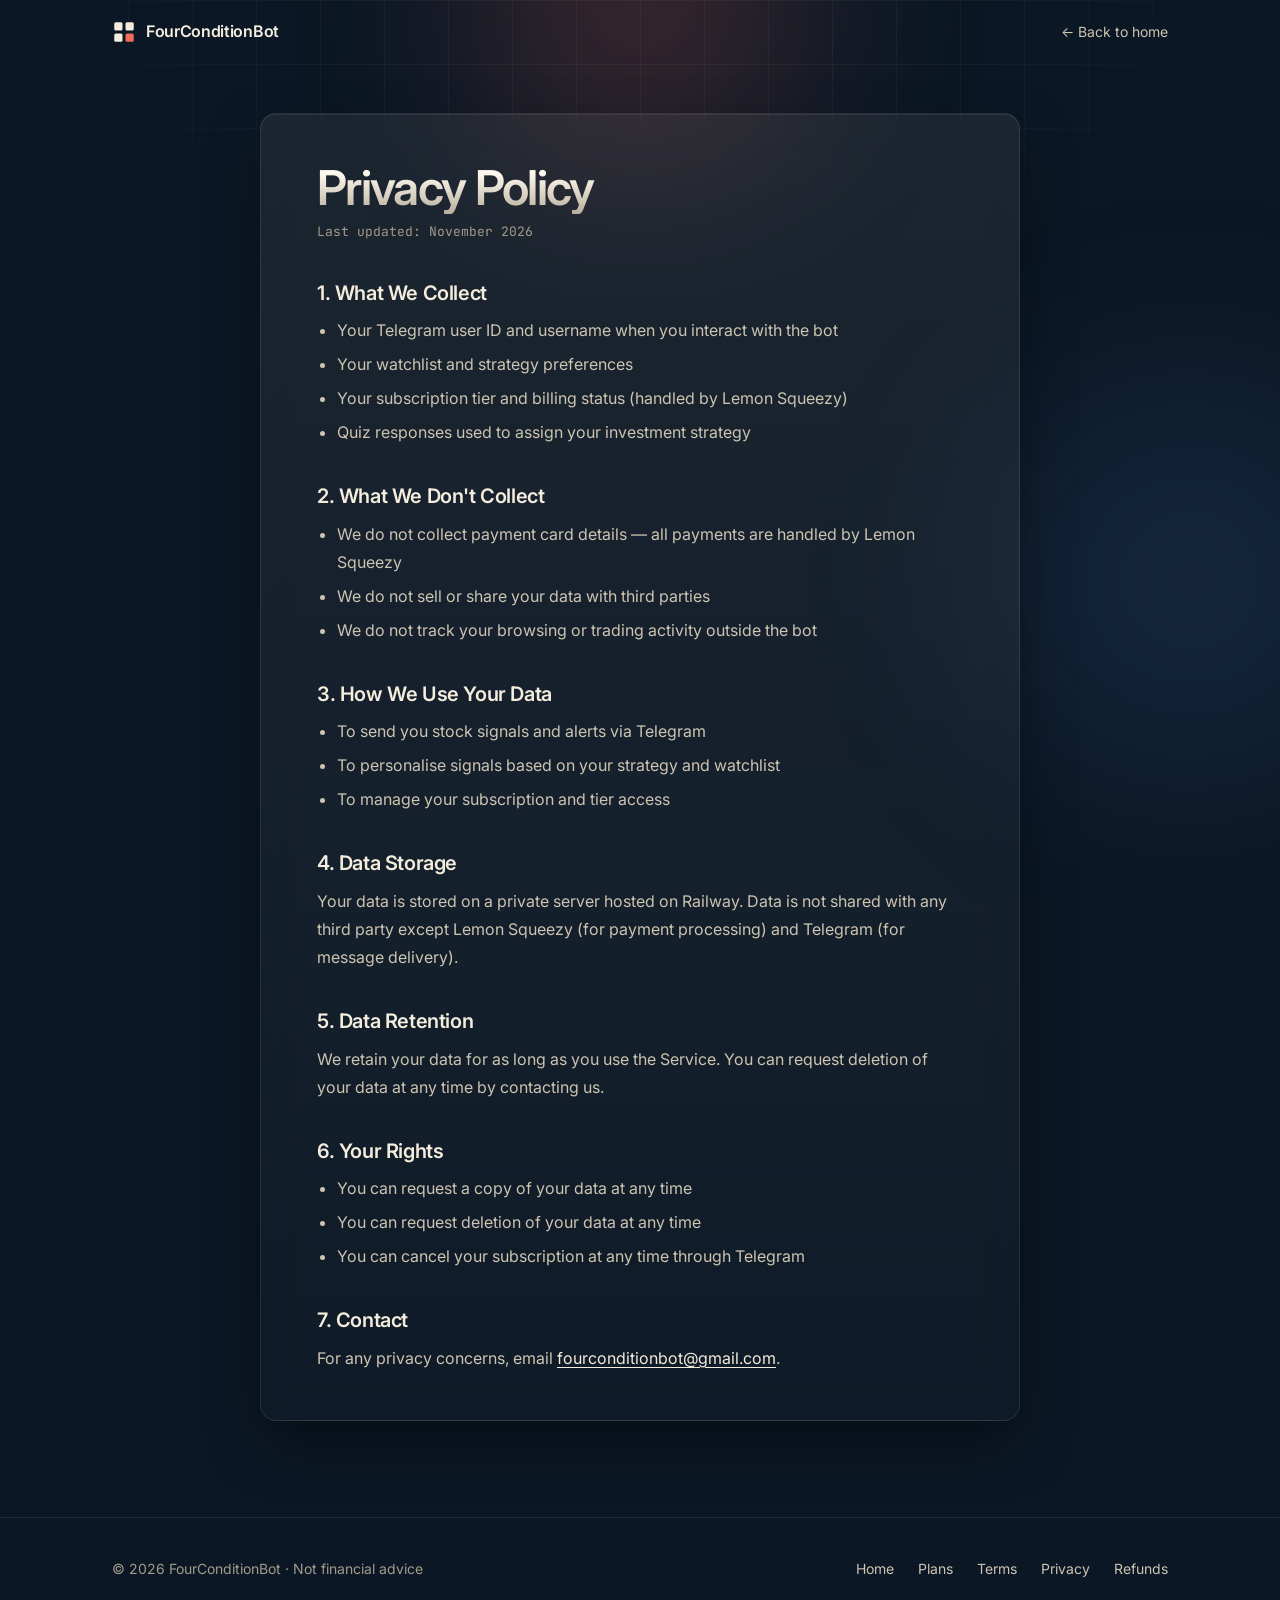
==== commit 00e33f83: "Scroll-scrubbed slide-ins: text slides up, glass panels rise, side cards slide in from left/right Re" ====
--- a/privacy/index.html
+++ b/privacy/index.html
@@ -30,7 +30,7 @@
     <nav class="nav-links" aria-label="Main"><a href="/">← Back to home</a></nav>
   </div>
 </header>
-<main id="main" class="doc reveal">
+<main id="main" class="doc intro">
   <h1 class="grad">Privacy Policy</h1>
   <div class="meta">Last updated: November 2026</div>
 
--- a/style.css
+++ b/style.css
@@ -135,9 +135,12 @@
 .section-head.center h2, .section-head.center .lede { margin-inline: auto; }
 
 /* ── Scroll reveal (site.js adds .in) ── */
-/* Uses `translate`, not `transform`, so it composes with .tilt on the same element */
-.reveal { opacity: 0; translate: 0 28px; filter: blur(6px); transition: opacity .9s var(--ease), translate .9s var(--ease), filter .9s var(--ease), transform .4s var(--ease); transition-delay: calc(var(--i, 0) * 70ms), calc(var(--i, 0) * 70ms), calc(var(--i, 0) * 70ms), 0s; }
-.reveal.in { opacity: 1; translate: none; filter: none; }
+/* site.js scrubs translate/scale/opacity on .reveal with scroll; visible by default so nothing hides if JS fails.
+   Uses `translate`/`scale`, not `transform`, so it composes with .tilt. Short transition smooths wheel steps. */
+.reveal { will-change: translate, opacity; transition: translate .18s linear, scale .18s linear, opacity .18s linear, transform .4s var(--ease); }
+/* Hero/page intro: plays once on load */
+.intro { animation: intro 1s var(--ease) both; animation-delay: calc(var(--i, 0) * 90ms + 80ms); }
+@keyframes intro { from { opacity: 0; translate: 0 32px; filter: blur(8px); } }
 
 /* ── Footer ── */
 .footer { border-top: 1px solid var(--line); padding-block: 40px; color: var(--cream-3); font-size: 14px; }
@@ -177,7 +180,7 @@
 @media (prefers-reduced-motion: reduce) {
   html { scroll-behavior: auto; }
   *, *::before, *::after { animation: none !important; transition: none !important; }
-  .reveal { opacity: 1; translate: none; filter: none; }
+  .reveal { opacity: 1 !important; translate: none !important; scale: none !important; }
   .tilt { transform: none !important; }
   .px, .draw { stroke-dashoffset: 0 !important; }
   .dot { opacity: 1 !important; }
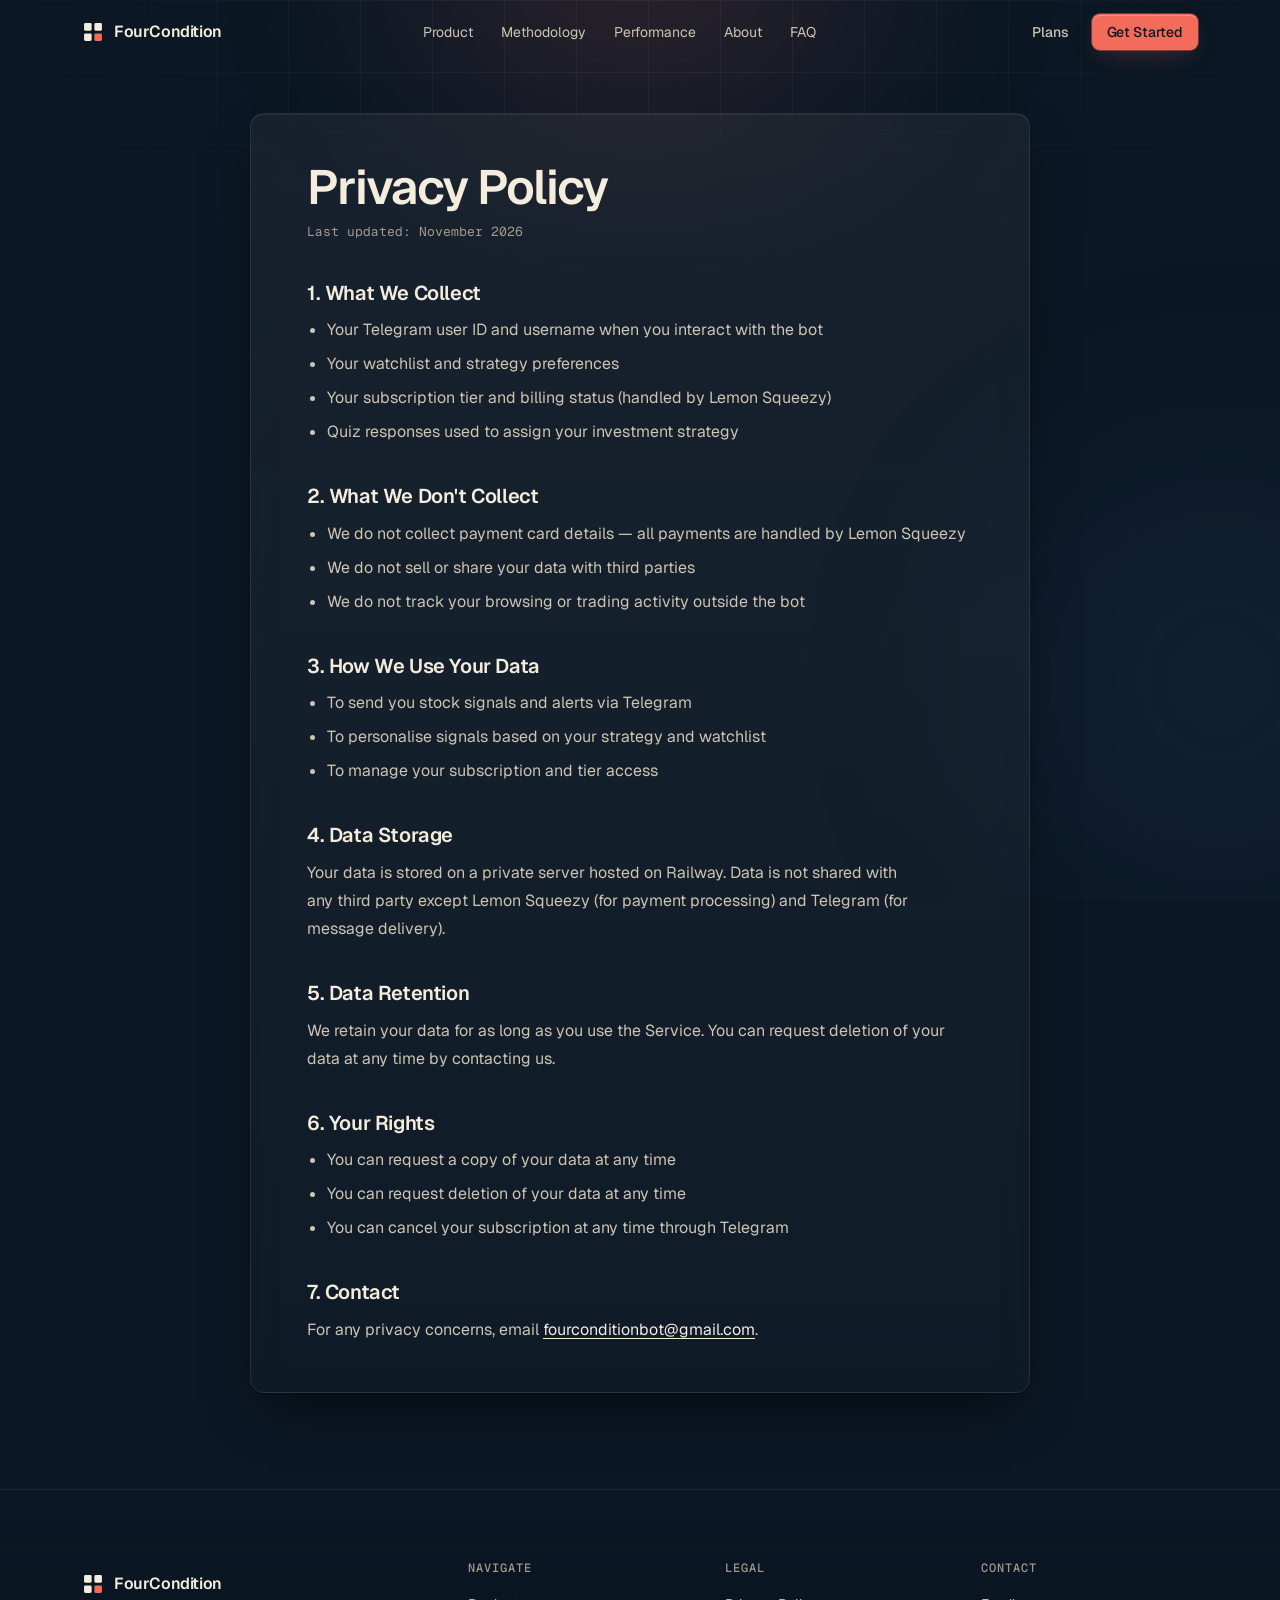
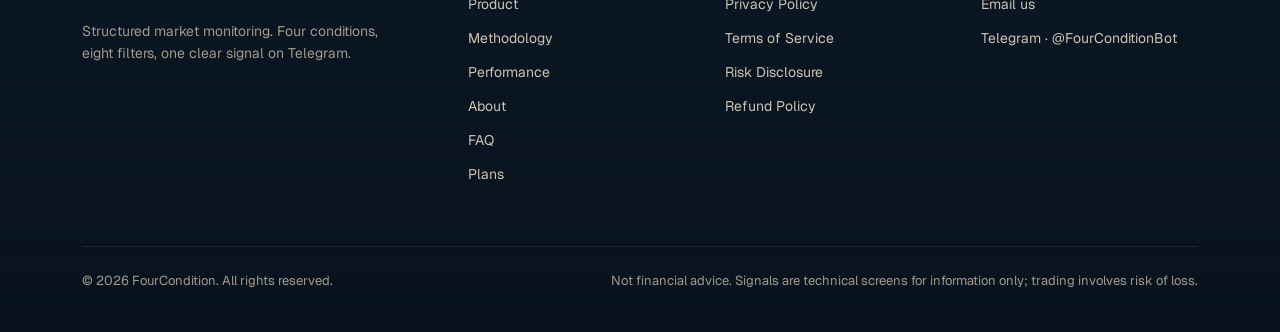
==== commit 51519c10: "Redesign site as FourCondition: premium fintech system on the existing brand - Keep navy/cream/coral" ====
--- a/privacy/index.html
+++ b/privacy/index.html
@@ -3,11 +3,11 @@
 <head>
 <meta charset="utf-8">
 <meta name="viewport" content="width=device-width, initial-scale=1">
-<title>Privacy Policy — FourConditionBot</title>
+<title>Privacy Policy — FourCondition</title>
 <meta name="description" content="What FourConditionBot collects, why, where it is stored and how to have it deleted.">
 <link rel="canonical" href="https://fourcondition.app/privacy/">
 <meta name="theme-color" content="#0b1724">
-<meta property="og:title" content="Privacy Policy — FourConditionBot">
+<meta property="og:title" content="Privacy Policy — FourCondition">
 <meta property="og:description" content="What FourConditionBot collects, why, where it is stored and how to have it deleted.">
 <meta property="og:image" content="https://fourcondition.app/og.png">
 <link rel="icon" href="/favicon.svg" type="image/svg+xml">
@@ -15,7 +15,7 @@
 <link rel="apple-touch-icon" href="/apple-touch-icon.png">
 <link rel="preconnect" href="https://fonts.googleapis.com">
 <link rel="preconnect" href="https://fonts.gstatic.com" crossorigin>
-<link rel="stylesheet" href="https://fonts.googleapis.com/css2?family=Inter:wght@400;500;600&family=JetBrains+Mono:wght@400;500&display=swap">
+<link rel="stylesheet" href="https://fonts.googleapis.com/css2?family=Geist:wght@400;500;600;700&family=Geist+Mono:wght@400;500&display=swap">
 <link rel="stylesheet" href="/style.css">
 </head>
 <body>
@@ -23,13 +23,36 @@
 <a class="skip" href="#main">Skip to content</a>
 <header class="nav">
   <div class="wrap">
-    <a href="/" class="logo" aria-label="FourConditionBot home">
+    <a href="/" class="logo" aria-label="FourCondition home">
       <svg class="logo-mark" viewBox="0 0 32 32" aria-hidden="true"><rect x="3" y="3" width="11" height="11" rx="2" fill="#f4ecdc"/><rect x="18" y="3" width="11" height="11" rx="2" fill="#f4ecdc"/><rect x="3" y="18" width="11" height="11" rx="2" fill="#f4ecdc"/><rect x="18" y="18" width="11" height="11" rx="2" fill="#f26b5b"/></svg>
-      FourConditionBot
+      FourCondition
     </a>
-    <nav class="nav-links" aria-label="Main"><a href="/">← Back to home</a></nav>
+    <nav class="nav-links" aria-label="Main">
+      <a href="/#product">Product</a>
+      <a href="/#methodology">Methodology</a>
+      <a href="/#performance">Performance</a>
+      <a href="/#about">About</a>
+      <a href="/#faq">FAQ</a>
+    </nav>
+    <div class="nav-actions">
+      <a href="/upgrade/" class="btn btn-sm btn-ghost hide-sm">Plans</a>
+      <a href="https://t.me/FourConditionBot" class="btn btn-sm btn-coral hide-sm" target="_blank" rel="noopener">Get Started</a>
+      <button class="nav-toggle" type="button" aria-expanded="false" aria-controls="menu" aria-label="Open menu">
+        <svg class="i i-menu" viewBox="0 0 24 24" aria-hidden="true"><path d="M4 6h16M4 12h16M4 18h16"/></svg>
+        <svg class="i i-x" viewBox="0 0 24 24" aria-hidden="true"><path d="M18 6 6 18M6 6l12 12"/></svg>
+      </button>
+    </div>
   </div>
 </header>
+<div class="menu" id="menu">
+  <a href="/#product">Product</a>
+  <a href="/#methodology">Methodology</a>
+  <a href="/#performance">Performance</a>
+  <a href="/#about">About</a>
+  <a href="/#faq">FAQ</a>
+  <a href="/upgrade/">Plans</a>
+  <a href="https://t.me/FourConditionBot" class="btn btn-coral" target="_blank" rel="noopener">Get Started on Telegram</a>
+</div>
 <main id="main" class="doc intro">
   <h1 class="grad">Privacy Policy</h1>
   <div class="meta">Last updated: November 2026</div>
@@ -74,9 +97,33 @@
 </main>
 <footer class="footer">
   <div class="wrap">
-    <span>© 2026 FourConditionBot · Not financial advice</span>
-    <nav aria-label="Footer"><a href="/">Home</a><a href="/upgrade/">Plans</a><a href="/terms/">Terms</a><a href="/privacy/">Privacy</a><a href="/refunds/">Refunds</a></nav>
+    <div class="foot-grid">
+      <div class="foot-brand">
+        <a href="/" class="logo" aria-label="FourCondition home">
+          <svg class="logo-mark" viewBox="0 0 32 32" aria-hidden="true"><rect x="3" y="3" width="11" height="11" rx="2" fill="#f4ecdc"/><rect x="18" y="3" width="11" height="11" rx="2" fill="#f4ecdc"/><rect x="3" y="18" width="11" height="11" rx="2" fill="#f4ecdc"/><rect x="18" y="18" width="11" height="11" rx="2" fill="#f26b5b"/></svg>
+          FourCondition
+        </a>
+        <p>Structured market monitoring. Four conditions, eight filters, one clear signal on Telegram.</p>
+      </div>
+      <nav class="foot-col" aria-label="Site">
+        <h3>Navigate</h3>
+        <ul><li><a href="/#product">Product</a></li><li><a href="/#methodology">Methodology</a></li><li><a href="/#performance">Performance</a></li><li><a href="/#about">About</a></li><li><a href="/#faq">FAQ</a></li><li><a href="/upgrade/">Plans</a></li></ul>
+      </nav>
+      <nav class="foot-col" aria-label="Legal">
+        <h3>Legal</h3>
+        <ul><li><a href="/privacy/">Privacy Policy</a></li><li><a href="/terms/">Terms of Service</a></li><li><a href="/risk/">Risk Disclosure</a></li><li><a href="/refunds/">Refund Policy</a></li></ul>
+      </nav>
+      <div class="foot-col">
+        <h3>Contact</h3>
+        <ul><li><a href="mailto:fourconditionbot@gmail.com">Email us</a></li><li><a href="https://t.me/FourConditionBot" target="_blank" rel="noopener">Telegram · @FourConditionBot</a></li></ul>
+      </div>
+    </div>
+    <div class="foot-base">
+      <span>© 2026 FourCondition. All rights reserved.</span>
+      <p>Not financial advice. Signals are technical screens for information only; trading involves risk of loss.</p>
+    </div>
   </div>
 </footer>
+<script src="/site.js" defer></script>
 </body>
 </html>
--- a/style.css
+++ b/style.css
@@ -1,31 +1,49 @@
-/* FourConditionBot — shared styles. Navy ground, cream type, coral only on actions we want clicked.
-   Glass surfaces + scroll motion; everything animated is disabled under prefers-reduced-motion. */
+/* FourCondition — shared design system.
+   Brand palette is unchanged from the original identity: navy ground, cream type, coral for the
+   fourth square of the mark and for actions. Everything else is neutral support derived from those.
+   Motion: one-shot reveals, hover feedback and a few product micro-loops; all rest under reduced motion. */
 :root {
+  /* Brand */
   --navy: #0b1724;
+  --navy-0: #07111b;
   --navy-2: #102033;
   --navy-3: #172b42;
-  --line: rgba(244, 236, 220, 0.10);
-  --line-2: rgba(244, 236, 220, 0.18);
   --cream: #f4ecdc;
   --cream-2: #cdc4b2;
   --cream-3: #a39b8b;
   --coral: #f26b5b;
   --coral-hover: #f5826f;
-  --coral-glow: rgba(242, 107, 91, 0.35);
+  --coral-glow: rgba(242, 107, 91, 0.32);
   --on-coral: #0b1724;
+  /* Support */
+  --line: rgba(244, 236, 220, 0.09);
+  --line-2: rgba(244, 236, 220, 0.16);
+  --line-3: rgba(244, 236, 220, 0.26);
+  --surface: rgba(244, 236, 220, 0.035);
+  --surface-2: rgba(244, 236, 220, 0.06);
+  --well: rgba(7, 17, 27, 0.6);
   --pass: #8fd1ab;
+  --pass-bg: rgba(143, 209, 171, 0.08);
   --warn: #f0c27a;
-  --glass: linear-gradient(180deg, rgba(244, 236, 220, 0.07), rgba(244, 236, 220, 0.02));
-  --glass-shadow: inset 0 1px 0 rgba(255, 255, 255, 0.07), 0 24px 60px -12px rgba(0, 0, 0, 0.5);
-  --sans: 'Inter', system-ui, -apple-system, 'Segoe UI', sans-serif;
-  --mono: 'JetBrains Mono', ui-monospace, Consolas, monospace;
+  --glass: linear-gradient(180deg, rgba(244, 236, 220, 0.055), rgba(244, 236, 220, 0.018));
+  --shadow: inset 0 1px 0 rgba(255, 255, 255, 0.06), 0 1px 2px rgba(0, 0, 0, .3), 0 24px 48px -16px rgba(0, 0, 0, 0.55);
+  --glass-shadow: var(--shadow);
+  /* Type */
+  --sans: 'Geist', 'Inter', system-ui, -apple-system, 'Segoe UI', sans-serif;
+  --mono: 'Geist Mono', ui-monospace, 'SFMono-Regular', Consolas, monospace;
+  /* Shape & rhythm */
+  --r-sm: 6px;
   --radius: 10px;
+  --r-lg: 14px;
+  --wrap: 1180px;
   --ease: cubic-bezier(.2, .7, .2, 1);
+  --t: .2s;
   color-scheme: dark;
+  interpolate-size: allow-keywords;
 }
 
 *, *::before, *::after { box-sizing: border-box; }
-html { scroll-behavior: smooth; -webkit-text-size-adjust: 100%; }
+html { scroll-behavior: smooth; scroll-padding-top: 80px; -webkit-text-size-adjust: 100%; }
 body {
   margin: 0;
   background: var(--navy);
@@ -34,120 +52,177 @@
   font-size: 16px;
   line-height: 1.6;
   -webkit-font-smoothing: antialiased;
+  -moz-osx-font-smoothing: grayscale;
   overflow-x: hidden;
-}
-a { color: var(--cream); text-underline-offset: 3px; text-decoration-thickness: 1px; }
+  font-feature-settings: "ss01", "cv11";
+}
+img, svg { display: block; max-width: 100%; }
+a { color: var(--cream); text-underline-offset: 3px; text-decoration-thickness: 1px; transition: color var(--t); }
 a:hover { color: #fff; }
 :focus-visible { outline: 2px solid var(--coral); outline-offset: 3px; border-radius: 4px; }
-code { font-family: var(--mono); font-size: 0.86em; color: var(--cream); background: rgba(244, 236, 220, .08); border: 1px solid var(--line); padding: 1px 6px; border-radius: 5px; }
-h1, h2, h3 { font-weight: 600; letter-spacing: -0.035em; line-height: 1.08; margin: 0; text-wrap: balance; }
-p { margin: 0; }
-
-/* Cream → muted vertical fade on big headings */
-.grad { background: linear-gradient(180deg, #fffaf0 20%, #b8ae9b 100%); -webkit-background-clip: text; background-clip: text; color: transparent; }
-
-/* ── Ambient background: slow drifting glows + masked grid ── */
+code { font-family: var(--mono); font-size: 0.86em; color: var(--cream); background: var(--surface-2); border: 1px solid var(--line); padding: 1px 6px; border-radius: 5px; }
+h1, h2, h3, h4 { font-weight: 600; letter-spacing: -0.035em; line-height: 1.08; margin: 0; text-wrap: balance; }
+p { margin: 0; text-wrap: pretty; }
+.mono { font-family: var(--mono); }
+.sr-only { position: absolute; width: 1px; height: 1px; overflow: hidden; clip: rect(0 0 0 0); white-space: nowrap; }
+
+/* Display headings: solid cream; .dim marks the quieter second sentence of a heading */
+.grad { color: var(--cream); }
+.dim { color: var(--cream-3); }
+
+/* Lucide icons (stroke icons, inherit colour) */
+.i { width: 18px; height: 18px; flex-shrink: 0; fill: none; stroke: currentColor; stroke-width: 1.75; stroke-linecap: round; stroke-linejoin: round; }
+.i-lg { width: 22px; height: 22px; }
+
+/* ── Ambient background: static, low-opacity grid + two soft brand-tinted lights ── */
 .bg { position: fixed; inset: 0; z-index: -1; pointer-events: none; overflow: hidden; }
 .bg::before {
   content: ""; position: absolute; inset: 0;
   background-image: linear-gradient(var(--line) 1px, transparent 1px), linear-gradient(90deg, var(--line) 1px, transparent 1px);
-  background-size: 64px 64px;
-  mask-image: radial-gradient(ellipse 70% 55% at 50% 0%, #000 30%, transparent 75%);
-  -webkit-mask-image: radial-gradient(ellipse 70% 55% at 50% 0%, #000 30%, transparent 75%);
-  opacity: .5;
-}
-.orb { position: absolute; border-radius: 50%; filter: blur(90px); opacity: .55; will-change: transform; }
-.orb-1 { width: 520px; height: 520px; left: 50%; top: -260px; margin-left: -260px; background: radial-gradient(circle, rgba(242, 107, 91, .55), transparent 65%); animation: drift1 18s ease-in-out infinite alternate; }
-.orb-2 { width: 620px; height: 620px; right: -220px; top: 30vh; background: radial-gradient(circle, rgba(70, 120, 190, .45), transparent 65%); animation: drift2 24s ease-in-out infinite alternate; }
-.orb-3 { width: 460px; height: 460px; left: -180px; top: 70vh; background: radial-gradient(circle, rgba(244, 236, 220, .14), transparent 65%); animation: drift1 30s ease-in-out infinite alternate-reverse; }
-@keyframes drift1 { to { transform: translate3d(80px, 60px, 0) scale(1.15); } }
-@keyframes drift2 { to { transform: translate3d(-120px, -40px, 0) scale(.9); } }
-
-.wrap { max-width: 1120px; margin: 0 auto; padding-inline: max(16px, env(safe-area-inset-left, 0px)) max(16px, env(safe-area-inset-right, 0px)); }
+  background-size: 72px 72px;
+  mask-image: radial-gradient(ellipse 80% 55% at 50% 0%, #000 20%, transparent 72%);
+  -webkit-mask-image: radial-gradient(ellipse 80% 55% at 50% 0%, #000 20%, transparent 72%);
+  opacity: .55;
+}
+.orb { position: absolute; border-radius: 50%; filter: blur(100px); opacity: .5; }
+.orb-1 { width: 640px; height: 420px; left: 50%; top: -240px; margin-left: -320px; background: radial-gradient(closest-side, rgba(242, 107, 91, .45), transparent); animation: breathe 14s ease-in-out infinite alternate; }
+.orb-2 { width: 640px; height: 640px; right: -260px; top: 40vh; background: radial-gradient(closest-side, rgba(60, 110, 175, .32), transparent); }
+.orb-3 { display: none; }
+@keyframes breathe { to { opacity: .32; transform: scale(1.08); } }
+
+.wrap { max-width: var(--wrap); margin: 0 auto; padding-inline: max(16px, env(safe-area-inset-left, 0px)) max(16px, env(safe-area-inset-right, 0px)); }
 @media (min-width: 720px) { .wrap { padding-inline: 32px; } }
 
 .skip { position: absolute; left: -9999px; }
-.skip:focus { left: 16px; top: 16px; z-index: 999; background: var(--cream); color: var(--navy); padding: 8px 12px; }
-
-/* ── Glass surface ── */
-.glass {
+.skip:focus { left: 16px; top: 12px; z-index: 999; background: var(--cream); color: var(--navy); padding: 8px 12px; border-radius: var(--r-sm); }
+
+/* ── Surfaces ── */
+.glass, .panel {
   position: relative;
   background: var(--glass);
   border: 1px solid var(--line);
-  border-radius: var(--radius);
-  box-shadow: var(--glass-shadow);
-  backdrop-filter: blur(18px) saturate(140%);
-  -webkit-backdrop-filter: blur(18px) saturate(140%);
-}
+  border-radius: var(--r-lg);
+  box-shadow: var(--shadow);
+  backdrop-filter: blur(16px) saturate(140%);
+  -webkit-backdrop-filter: blur(16px) saturate(140%);
+}
+/* Top edge highlight on panels */
+.panel::before { content: ""; position: absolute; inset: -1px 12% auto; height: 1px; background: linear-gradient(90deg, transparent, rgba(244, 236, 220, .28), transparent); pointer-events: none; }
 /* Cursor spotlight (site.js sets --mx/--my) */
 .spot { overflow: hidden; }
 .spot::after {
   content: ""; position: absolute; inset: 0; border-radius: inherit; pointer-events: none;
-  background: radial-gradient(420px circle at var(--mx, 50%) var(--my, -200px), rgba(244, 236, 220, .09), transparent 45%);
+  background: radial-gradient(380px circle at var(--mx, 50%) var(--my, -200px), rgba(244, 236, 220, .07), transparent 45%);
   opacity: 0; transition: opacity .3s;
 }
 .spot:hover::after { opacity: 1; }
-/* 3D tilt (site.js sets --rx/--ry) */
-.tilt { transform: perspective(900px) rotateX(var(--rx, 0deg)) rotateY(var(--ry, 0deg)); transition: transform .4s var(--ease); transform-style: preserve-3d; }
-.tilt:hover { transition-duration: .1s; }
+.lift { transition: transform .25s var(--ease), border-color .25s, box-shadow .25s; }
+.lift:hover { transform: translateY(-2px); border-color: var(--line-2); }
+.tilt { } /* retired: no tilt in the system */
 
 /* ── Buttons ── */
 .btn {
   display: inline-flex; align-items: center; justify-content: center; gap: 8px;
-  min-height: 44px; padding: 0 20px;
+  min-height: 44px; padding: 0 18px;
   font: 500 15px/1 var(--sans); letter-spacing: -0.01em;
-  border-radius: 999px; border: 1px solid transparent;
+  border-radius: 8px; border: 1px solid transparent;
   text-decoration: none; cursor: pointer; white-space: nowrap;
-  transition: background-color .2s, border-color .2s, color .2s, box-shadow .3s, transform .2s var(--ease);
-}
-.btn:active { transform: scale(.97); }
-.btn-coral { background: var(--coral); color: var(--on-coral); box-shadow: 0 0 0 1px rgba(255,255,255,.15) inset, 0 8px 28px -6px var(--coral-glow); }
-.btn-coral:hover { background: var(--coral-hover); color: var(--on-coral); box-shadow: 0 0 0 1px rgba(255,255,255,.2) inset, 0 10px 40px -4px var(--coral-glow); }
-.btn-outline { background: rgba(244, 236, 220, .04); color: var(--cream); border-color: var(--line-2); backdrop-filter: blur(8px); }
-.btn-outline:hover { border-color: var(--cream-3); background: rgba(244, 236, 220, .08); color: var(--cream); }
-.btn-coral-outline { background: rgba(242, 107, 91, .08); color: var(--coral); border-color: rgba(242, 107, 91, .5); }
+  transition: background-color var(--t), border-color var(--t), color var(--t), box-shadow .3s, transform .15s var(--ease);
+}
+.btn:hover { transform: translateY(-1px); }
+.btn:active { transform: translateY(0) scale(.98); }
+.btn-coral { background: var(--coral); color: var(--on-coral); box-shadow: inset 0 1px 0 rgba(255,255,255,.25), 0 0 0 1px rgba(242,107,91,.4), 0 8px 24px -8px var(--coral-glow); }
+.btn-coral:hover { background: var(--coral-hover); color: var(--on-coral); box-shadow: inset 0 1px 0 rgba(255,255,255,.3), 0 0 0 1px rgba(242,107,91,.5), 0 12px 32px -8px var(--coral-glow); }
+.btn-outline { background: var(--surface); color: var(--cream); border-color: var(--line-2); }
+.btn-outline:hover { border-color: var(--line-3); background: var(--surface-2); color: var(--cream); }
+.btn-coral-outline { background: rgba(242, 107, 91, .07); color: var(--coral); border-color: rgba(242, 107, 91, .45); }
 .btn-coral-outline:hover { background: var(--coral); color: var(--on-coral); border-color: var(--coral); }
+.btn-ghost { background: transparent; color: var(--cream-2); }
+.btn-ghost:hover { color: var(--cream); background: var(--surface); }
 .btn-sm { min-height: 36px; padding: 0 14px; font-size: 14px; }
-.btn[disabled] { opacity: .45; cursor: not-allowed; box-shadow: none; }
+.btn-lg { min-height: 50px; padding: 0 24px; font-size: 16px; }
+.btn[disabled] { opacity: .45; cursor: not-allowed; box-shadow: none; transform: none; }
 .arrow { transition: transform .2s var(--ease); }
 .btn:hover .arrow { transform: translateX(3px); }
 
+/* ── Logo ── */
+.logo { display: inline-flex; align-items: center; gap: 10px; min-height: 44px; font-size: 16px; font-weight: 600; color: var(--cream); text-decoration: none; letter-spacing: -0.025em; }
+.logo:hover { color: var(--cream); }
+.logo-mark { width: 22px; height: 22px; flex-shrink: 0; }
+.logo-mark rect { transition: fill .3s; }
+
 /* ── Nav ── */
-.nav { position: sticky; top: 0; z-index: 50; transition: background-color .3s, border-color .3s; border-bottom: 1px solid transparent; }
-.nav.scrolled { background: rgba(11, 23, 36, .72); border-color: var(--line); backdrop-filter: blur(16px) saturate(150%); -webkit-backdrop-filter: blur(16px) saturate(150%); }
+.nav { position: sticky; top: 0; z-index: 50; border-bottom: 1px solid transparent; transition: background-color .3s, border-color .3s; }
+.nav.scrolled, .nav.open { background: rgba(11, 23, 36, .78); border-color: var(--line); backdrop-filter: blur(16px) saturate(150%); -webkit-backdrop-filter: blur(16px) saturate(150%); }
 .nav .wrap { display: flex; align-items: center; justify-content: space-between; gap: 16px; height: 64px; }
-.logo { display: inline-flex; align-items: center; gap: 10px; font-size: 16px; font-weight: 600; color: var(--cream); text-decoration: none; letter-spacing: -0.02em; }
-.logo-mark { width: 24px; height: 24px; flex-shrink: 0; }
-.nav-links { display: flex; align-items: center; gap: 28px; }
-.nav-links a:not(.btn) { color: var(--cream-2); text-decoration: none; font-size: 14px; transition: color .2s; }
-.nav-links a:not(.btn):hover { color: var(--cream); }
-@media (max-width: 760px) { .nav-links .hide-sm { display: none; } .nav-links { gap: 10px; } }
+.nav-links { display: flex; align-items: center; gap: 4px; }
+.nav-links a { display: inline-flex; align-items: center; min-height: 36px; padding: 0 12px; border-radius: 6px; color: var(--cream-2); text-decoration: none; font-size: 14px; transition: color var(--t), background-color var(--t); }
+.nav-links a:hover { color: var(--cream); background: var(--surface); }
+.nav-actions { display: flex; align-items: center; gap: 8px; }
+.nav-toggle { display: none; width: 44px; height: 44px; align-items: center; justify-content: center; border-radius: 8px; border: 1px solid var(--line-2); background: var(--surface); color: var(--cream); cursor: pointer; }
+.nav-toggle .i-x { display: none; }
+.nav.open .nav-toggle .i-menu { display: none; }
+.nav.open .nav-toggle .i-x { display: block; }
+.menu { display: none; }
+@media (max-width: 900px) {
+  .nav-links, .nav-actions .hide-sm { display: none; }
+  .nav-toggle { display: inline-flex; }
+  .menu { position: fixed; inset: 64px 0 0; z-index: 49; display: flex; flex-direction: column; gap: 4px; padding: 16px 16px max(24px, env(safe-area-inset-bottom, 0px)); background: rgba(11, 23, 36, .97); backdrop-filter: blur(18px); -webkit-backdrop-filter: blur(18px); overflow-y: auto; opacity: 0; visibility: hidden; transition: opacity .25s, visibility .25s; }
+  .nav.open + .menu { opacity: 1; visibility: visible; }
+  .menu a:not(.btn) { display: flex; align-items: center; justify-content: space-between; min-height: 56px; padding: 0 4px; border-bottom: 1px solid var(--line); font-size: 20px; font-weight: 500; letter-spacing: -0.02em; color: var(--cream); text-decoration: none; }
+  .menu .btn { margin-top: 16px; min-height: 52px; }
+  body.menu-open { overflow: hidden; }
+}
 
 /* ── Sections ── */
-.section { padding-block: 120px; position: relative; }
-@media (max-width: 720px) { .section { padding-block: 72px; } }
-.eyebrow { display: inline-flex; align-items: center; gap: 8px; font-family: var(--mono); font-size: 12px; letter-spacing: .06em; text-transform: uppercase; color: var(--cream-3); margin-bottom: 20px; }
-.eyebrow::before { content: ""; width: 6px; height: 6px; border-radius: 50%; background: var(--coral); box-shadow: 0 0 12px var(--coral); }
-.section h2 { font-size: clamp(34px, 5vw, 56px); max-width: 16ch; }
-.lede { color: var(--cream-2); font-size: 18px; max-width: 56ch; margin-top: 18px; }
+.section { padding-block: 128px; position: relative; }
+@media (max-width: 720px) { .section { padding-block: 80px; } }
+.divide { border-top: 1px solid var(--line); }
+.eyebrow { display: inline-flex; align-items: center; gap: 10px; font-family: var(--mono); font-size: 12px; font-weight: 500; letter-spacing: .08em; text-transform: uppercase; color: var(--cream-3); margin: 0 0 20px; }
+.eyebrow::before { content: ""; width: 7px; height: 7px; border-radius: 2px; background: var(--coral); }
+.section h2 { font-size: clamp(34px, 4.6vw, 54px); max-width: 18ch; }
+.lede { color: var(--cream-2); font-size: 18px; max-width: 58ch; margin-top: 18px; }
 .section-head { margin-bottom: 56px; }
 .section-head.center { text-align: center; }
 .section-head.center h2, .section-head.center .lede { margin-inline: auto; }
-
-/* ── Scroll reveal (site.js adds .in) ── */
-/* site.js scrubs translate/scale/opacity on .reveal with scroll; visible by default so nothing hides if JS fails.
-   Uses `translate`/`scale`, not `transform`, so it composes with .tilt. Short transition smooths wheel steps. */
-.reveal { will-change: translate, opacity; transition: translate .18s linear, scale .18s linear, opacity .18s linear, transform .4s var(--ease); }
+.section-head.split { display: grid; grid-template-columns: 1fr 1fr; gap: 24px 64px; align-items: end; }
+.section-head.split .lede { margin-top: 0; }
+@media (max-width: 860px) { .section-head.split { grid-template-columns: 1fr; } }
+
+/* Tags / chips */
+.tag { display: inline-flex; align-items: center; gap: 6px; font: 500 11.5px/1 var(--mono); letter-spacing: .04em; padding: 5px 8px; border-radius: 5px; border: 1px solid var(--line-2); color: var(--cream-3); background: var(--surface); white-space: nowrap; }
+.tag-coral { color: var(--coral); border-color: rgba(242, 107, 91, .4); background: rgba(242, 107, 91, .07); }
+.tag-pass { color: var(--pass); border-color: rgba(143, 209, 171, .35); background: var(--pass-bg); }
+.live-dot { width: 6px; height: 6px; border-radius: 50%; background: var(--pass); box-shadow: 0 0 0 0 rgba(143, 209, 171, .6); animation: ping 2.4s ease-out infinite; }
+@keyframes ping { 70% { box-shadow: 0 0 0 6px rgba(143, 209, 171, 0); } 100% { box-shadow: 0 0 0 0 rgba(143, 209, 171, 0); } }
+
+/* Condition grid — the logo's four squares as a status indicator. .q.on = condition met; 4/4 turns the last square coral. */
+.qgrid { display: inline-grid; grid-template-columns: repeat(2, 7px); gap: 2px; vertical-align: middle; }
+.qgrid.row { grid-template-columns: repeat(4, 8px); gap: 3px; }
+.qgrid i { width: 7px; height: 7px; border-radius: 1.5px; background: rgba(244, 236, 220, .14); }
+.qgrid.row i { width: 8px; height: 8px; }
+.qgrid i.on { background: var(--cream); }
+.qgrid.full i:last-child { background: var(--coral); }
+
+/* ── Reveal: one-shot fade/rise when scrolled into view (only when JS is running) ── */
+.js .reveal { opacity: 0; translate: 0 18px; transition: opacity .7s var(--ease), translate .7s var(--ease); transition-delay: calc(var(--i, 0) * 70ms); }
+.js .reveal.in { opacity: 1; translate: 0 0; }
 /* Hero/page intro: plays once on load */
-.intro { animation: intro 1s var(--ease) both; animation-delay: calc(var(--i, 0) * 90ms + 80ms); }
-@keyframes intro { from { opacity: 0; translate: 0 32px; filter: blur(8px); } }
+.intro { animation: intro .9s var(--ease) both; animation-delay: calc(var(--i, 0) * 80ms + 60ms); }
+@keyframes intro { from { opacity: 0; translate: 0 20px; filter: blur(6px); } }
 
 /* ── Footer ── */
-.footer { border-top: 1px solid var(--line); padding-block: 40px; color: var(--cream-3); font-size: 14px; }
-.footer .wrap { display: flex; flex-wrap: wrap; gap: 16px 32px; justify-content: space-between; align-items: center; }
-.footer nav { display: flex; flex-wrap: wrap; gap: 8px 24px; }
-.footer a { color: var(--cream-2); text-decoration: none; }
-.footer a:hover { color: var(--cream); text-decoration: underline; }
+.footer { border-top: 1px solid var(--line); padding: 72px 0 40px; color: var(--cream-3); font-size: 14px; background: linear-gradient(180deg, transparent, rgba(7, 17, 27, .6)); }
+.foot-grid { display: grid; grid-template-columns: 1.6fr repeat(3, 1fr); gap: 40px; }
+.foot-brand p { margin-top: 14px; max-width: 34ch; color: var(--cream-3); line-height: 1.6; }
+.foot-col h3 { font: 500 12px/1 var(--mono); letter-spacing: .08em; text-transform: uppercase; color: var(--cream-3); margin-bottom: 14px; }
+.foot-col ul { list-style: none; margin: 0; padding: 0; display: grid; gap: 2px; }
+.foot-col a { display: inline-flex; align-items: center; gap: 8px; min-height: 32px; color: var(--cream-2); text-decoration: none; }
+.foot-col a:hover { color: var(--cream); }
+.foot-base { display: flex; flex-wrap: wrap; justify-content: space-between; gap: 12px 24px; margin-top: 56px; padding-top: 24px; border-top: 1px solid var(--line); font-size: 13px; }
+.foot-base p { max-width: 70ch; }
+@media (max-width: 860px) { .foot-grid { grid-template-columns: 1fr 1fr; } .foot-brand { grid-column: 1 / -1; } }
+@media (max-width: 420px) { .foot-grid { grid-template-columns: 1fr; } }
 
 /* ── Cookie banner ── */
 .cookie {
@@ -156,7 +231,7 @@
   max-width: 560px; margin-inline: auto;
   display: flex; flex-wrap: wrap; align-items: center; gap: 12px 16px;
   padding: 16px 18px; font-size: 14px; color: var(--cream-2);
-  background: rgba(16, 32, 51, .8); border: 1px solid var(--line-2); border-radius: 14px;
+  background: rgba(16, 32, 51, .88); border: 1px solid var(--line-2); border-radius: var(--r-lg);
   backdrop-filter: blur(18px); -webkit-backdrop-filter: blur(18px);
   box-shadow: 0 20px 50px rgba(0, 0, 0, .45);
 }
@@ -164,14 +239,23 @@
 .cookie p { flex: 1 1 260px; }
 .cookie-actions { display: flex; gap: 8px; }
 
-/* ── Document pages (terms, privacy, refunds, 404, success) ── */
-.doc { max-width: 760px; margin: 48px auto 96px; padding: 48px clamp(20px, 5vw, 56px); }
-.doc { position: relative; background: var(--glass); border: 1px solid var(--line); border-radius: 16px; box-shadow: var(--glass-shadow); backdrop-filter: blur(18px); -webkit-backdrop-filter: blur(18px); }
-@media (max-width: 800px) { .doc { margin: 24px 16px 64px; } }
+/* ── Mobile action bar ── */
+.mbar { display: none; }
+@media (max-width: 760px) {
+  .mbar { display: flex; gap: 10px; position: fixed; z-index: 40; left: 0; right: 0; bottom: 0; padding: 10px 16px max(10px, env(safe-area-inset-bottom, 0px)); background: rgba(11, 23, 36, .86); backdrop-filter: blur(16px); -webkit-backdrop-filter: blur(16px); border-top: 1px solid var(--line); }
+  .mbar .btn { flex: 1; }
+  body.has-mbar { padding-bottom: 72px; }
+  body.has-mbar .cookie { bottom: calc(84px + env(safe-area-inset-bottom, 0px)); }
+}
+
+/* ── Document pages (terms, privacy, refunds, risk, 404, success) ── */
+.doc { max-width: 780px; margin: 48px auto 96px; padding: 48px clamp(20px, 5vw, 56px); position: relative; background: var(--glass); border: 1px solid var(--line); border-radius: var(--r-lg); box-shadow: var(--shadow); backdrop-filter: blur(16px); -webkit-backdrop-filter: blur(16px); }
+@media (max-width: 820px) { .doc { margin: 24px 16px 64px; } }
 .doc h1 { font-size: clamp(34px, 5vw, 48px); margin-bottom: 8px; }
 .doc .meta { font-family: var(--mono); font-size: 13px; color: var(--cream-3); margin-bottom: 40px; }
 .doc h2 { font-size: 20px; letter-spacing: -0.02em; margin: 40px 0 12px; }
 .doc p, .doc li { color: var(--cream-2); font-size: 16px; line-height: 1.75; }
+.doc p + p { margin-top: 12px; }
 .doc ul { padding-left: 20px; margin: 8px 0 0; display: grid; gap: 6px; }
 .doc strong { color: var(--cream); }
 .doc .highlight { border-left: 2px solid var(--coral); padding: 4px 0 4px 18px; margin-bottom: 8px; }
@@ -179,9 +263,7 @@
 
 @media (prefers-reduced-motion: reduce) {
   html { scroll-behavior: auto; }
-  *, *::before, *::after { animation: none !important; transition: none !important; }
-  .reveal { opacity: 1 !important; translate: none !important; scale: none !important; }
-  .tilt { transform: none !important; }
-  .px, .draw { stroke-dashoffset: 0 !important; }
-  .dot { opacity: 1 !important; }
-}
+  *, *::before, *::after { animation-duration: .01ms !important; animation-iteration-count: 1 !important; transition-duration: .01ms !important; }
+  .js .reveal { opacity: 1; translate: none; }
+  .intro { animation: none; }
+}
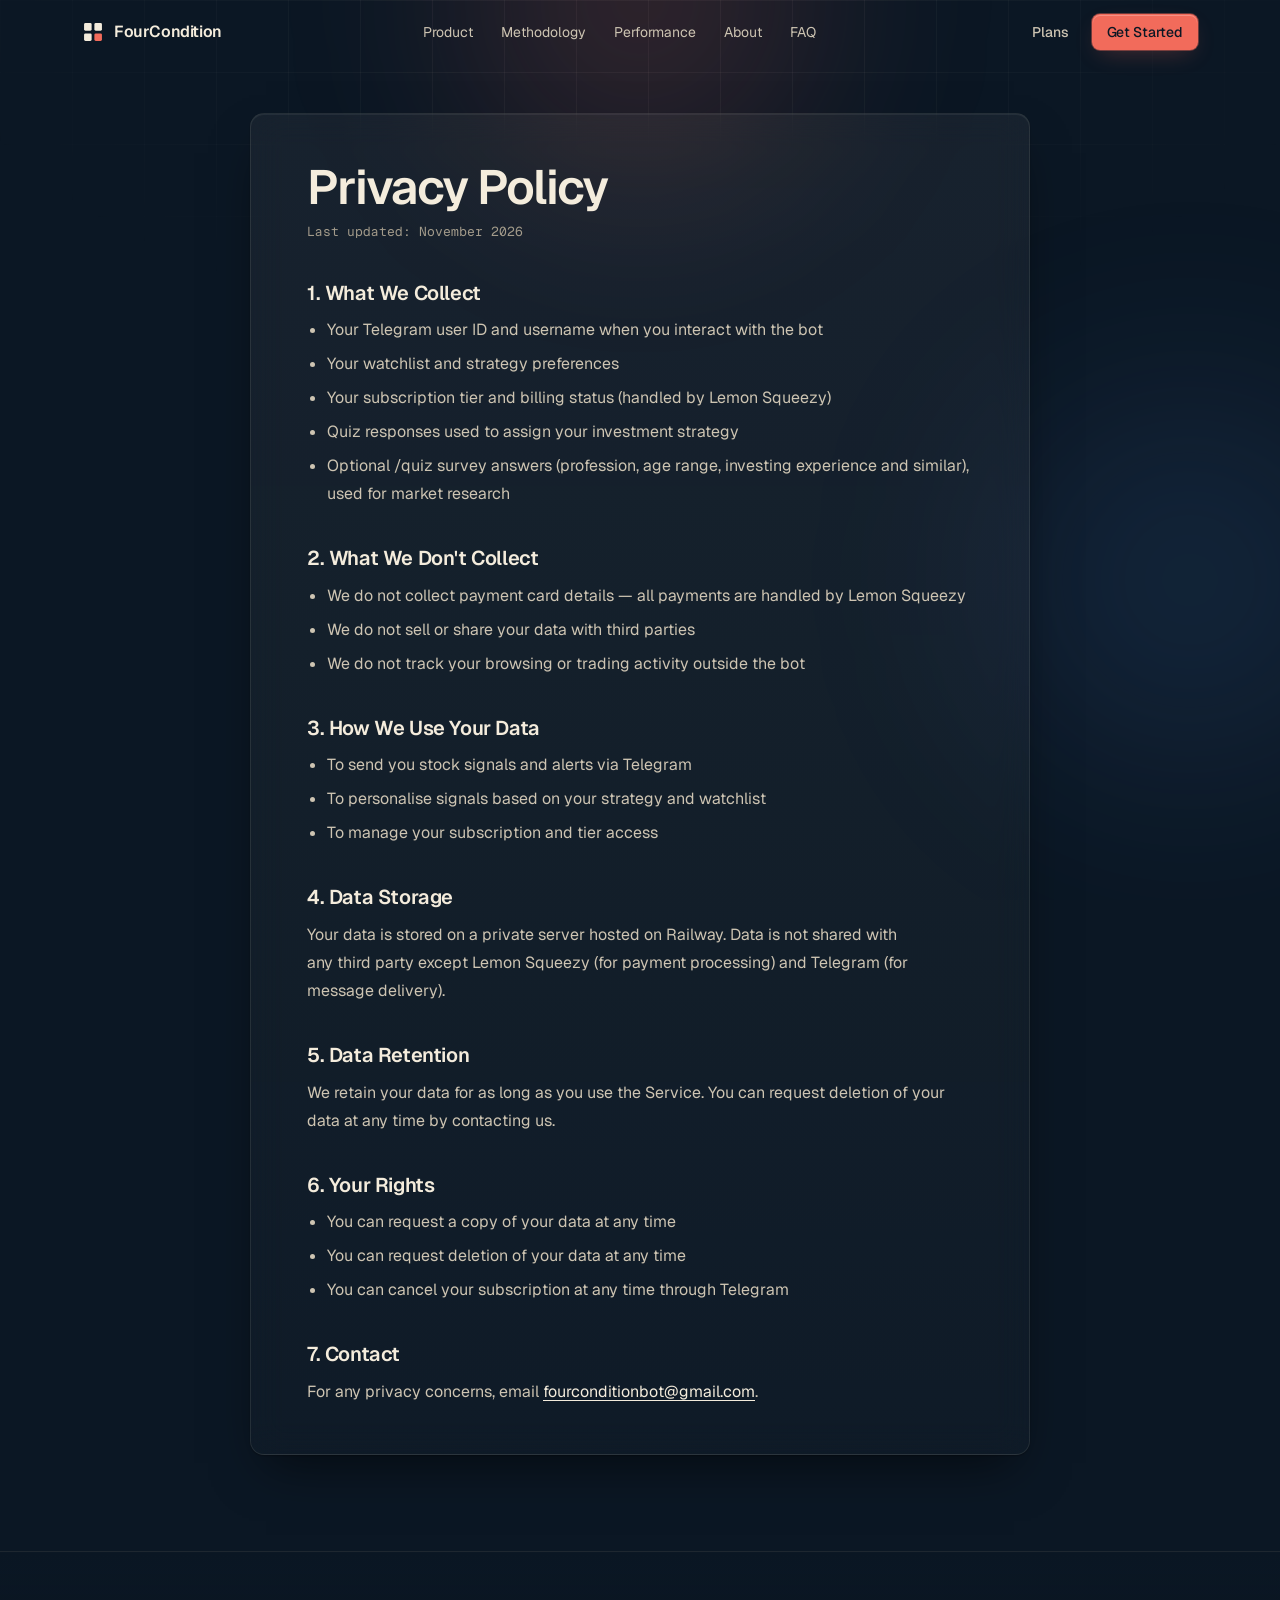
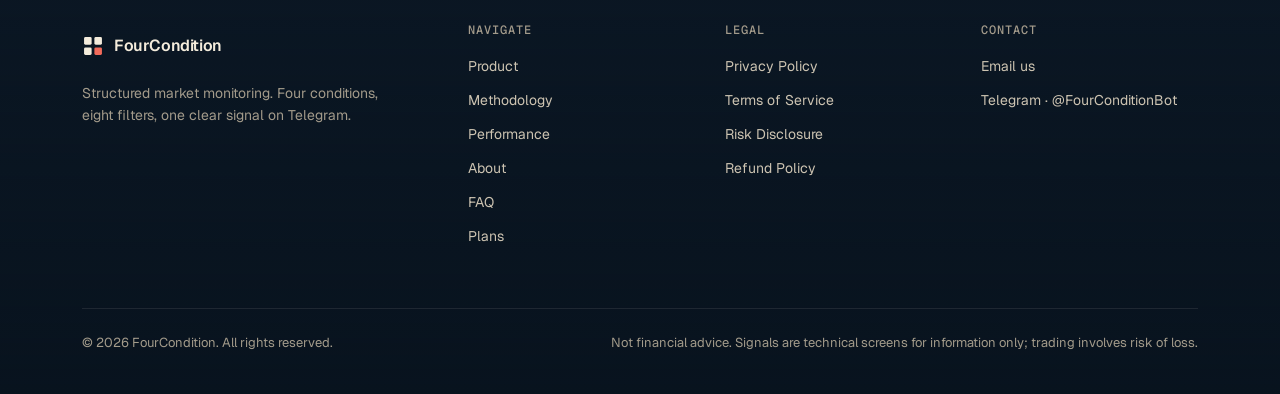
==== commit 930698fd: "Add "Understand the signals" indicator explainer; list /quiz and /commands Expandable cards for RSI," ====
--- a/privacy/index.html
+++ b/privacy/index.html
@@ -63,6 +63,7 @@
     <li>Your watchlist and strategy preferences</li>
     <li>Your subscription tier and billing status (handled by Lemon Squeezy)</li>
     <li>Quiz responses used to assign your investment strategy</li>
+    <li>Optional /quiz survey answers (profession, age range, investing experience and similar), used for market research</li>
   </ul>
 
   <h2>2. What We Don't Collect</h2>
--- a/style.css
+++ b/style.css
@@ -84,11 +84,13 @@
   -webkit-mask-image: radial-gradient(ellipse 80% 55% at 50% 0%, #000 20%, transparent 72%);
   opacity: .55;
 }
-.orb { position: absolute; border-radius: 50%; filter: blur(100px); opacity: .5; }
-.orb-1 { width: 640px; height: 420px; left: 50%; top: -240px; margin-left: -320px; background: radial-gradient(closest-side, rgba(242, 107, 91, .45), transparent); animation: breathe 14s ease-in-out infinite alternate; }
-.orb-2 { width: 640px; height: 640px; right: -260px; top: 40vh; background: radial-gradient(closest-side, rgba(60, 110, 175, .32), transparent); }
-.orb-3 { display: none; }
-@keyframes breathe { to { opacity: .32; transform: scale(1.08); } }
+.orb-p { position: absolute; inset: 0; will-change: transform; }   /* parallax wrapper (site.js) */
+.orb { position: absolute; border-radius: 50%; filter: blur(90px); opacity: .5; will-change: transform; }
+.orb-1 { width: 560px; height: 520px; left: 50%; top: -260px; margin-left: -280px; background: radial-gradient(circle, rgba(242, 107, 91, .5), transparent 65%); animation: drift1 18s ease-in-out infinite alternate; }
+.orb-2 { width: 620px; height: 620px; right: -220px; top: 30vh; background: radial-gradient(circle, rgba(70, 120, 190, .4), transparent 65%); animation: drift2 24s ease-in-out infinite alternate; }
+.orb-3 { width: 460px; height: 460px; left: -180px; top: 70vh; background: radial-gradient(circle, rgba(244, 236, 220, .12), transparent 65%); animation: drift1 30s ease-in-out infinite alternate-reverse; }
+@keyframes drift1 { to { transform: translate3d(80px, 60px, 0) scale(1.15); } }
+@keyframes drift2 { to { transform: translate3d(-120px, -40px, 0) scale(.9); } }
 
 .wrap { max-width: var(--wrap); margin: 0 auto; padding-inline: max(16px, env(safe-area-inset-left, 0px)) max(16px, env(safe-area-inset-right, 0px)); }
 @media (min-width: 720px) { .wrap { padding-inline: 32px; } }
@@ -118,7 +120,9 @@
 .spot:hover::after { opacity: 1; }
 .lift { transition: transform .25s var(--ease), border-color .25s, box-shadow .25s; }
 .lift:hover { transform: translateY(-2px); border-color: var(--line-2); }
-.tilt { } /* retired: no tilt in the system */
+/* 3D tilt toward the cursor (site.js sets --rx/--ry) */
+.tilt { transform: perspective(900px) rotateX(var(--rx, 0deg)) rotateY(var(--ry, 0deg)); transition: transform .4s var(--ease), border-color .25s; transform-style: preserve-3d; }
+.tilt:hover { transition-duration: .1s, .25s; }
 
 /* ── Buttons ── */
 .btn {
@@ -204,9 +208,9 @@
 .qgrid i.on { background: var(--cream); }
 .qgrid.full i:last-child { background: var(--coral); }
 
-/* ── Reveal: one-shot fade/rise when scrolled into view (only when JS is running) ── */
-.js .reveal { opacity: 0; translate: 0 18px; transition: opacity .7s var(--ease), translate .7s var(--ease); transition-delay: calc(var(--i, 0) * 70ms); }
-.js .reveal.in { opacity: 1; translate: 0 0; }
+/* ── Scroll reveal: site.js scrubs translate/scale/opacity with scroll position, both ways.
+   Visible by default so nothing hides if JS fails. Uses `translate`/`scale`, not `transform`, so it composes with .tilt. */
+.reveal { will-change: translate, opacity; transition: translate .18s linear, scale .18s linear, opacity .18s linear, transform .4s var(--ease); }
 /* Hero/page intro: plays once on load */
 .intro { animation: intro .9s var(--ease) both; animation-delay: calc(var(--i, 0) * 80ms + 60ms); }
 @keyframes intro { from { opacity: 0; translate: 0 20px; filter: blur(6px); } }
@@ -262,8 +266,9 @@
 .doc .actions { display: flex; flex-wrap: wrap; gap: 12px; margin-top: 32px; }
 
 @media (prefers-reduced-motion: reduce) {
+  /* Keep fades, ticker, chart drawing and ambient glows; drop the large movement (slides, 3D, parallax, smooth jumps). */
   html { scroll-behavior: auto; }
-  *, *::before, *::after { animation-duration: .01ms !important; animation-iteration-count: 1 !important; transition-duration: .01ms !important; }
-  .js .reveal { opacity: 1; translate: none; }
-  .intro { animation: none; }
-}
+  .tilt { transform: none !important; }
+  .intro { animation-name: introFade; }
+  @keyframes introFade { from { opacity: 0; } }
+}
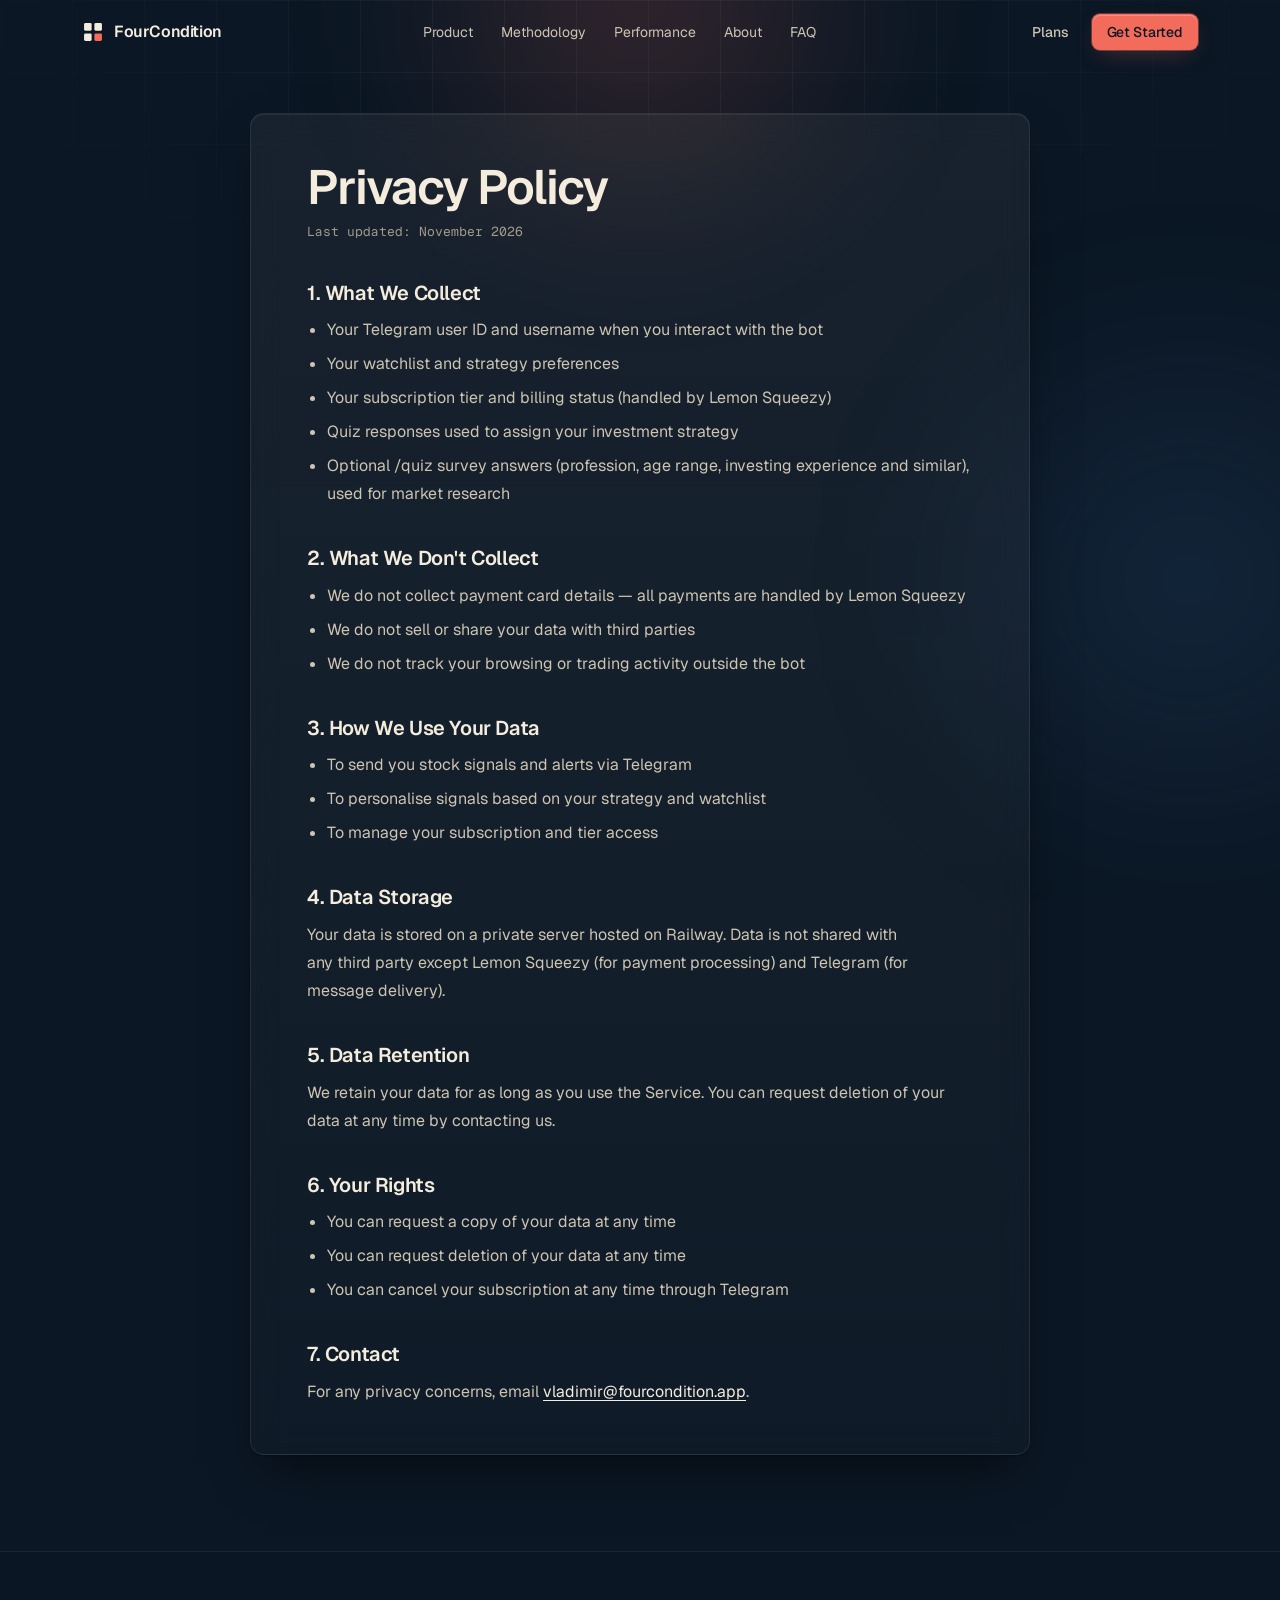
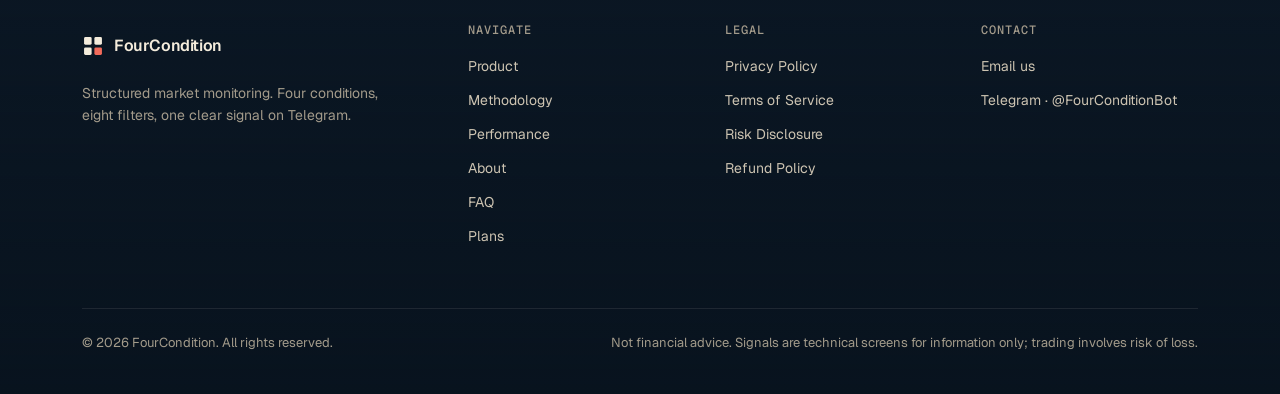
==== commit d9012add: "Switch contact email to vladimir@fourcondition.app across the site Co-Authored-By: Claude Opus 5.5 <" ====
--- a/privacy/index.html
+++ b/privacy/index.html
@@ -94,7 +94,7 @@
   </ul>
 
   <h2>7. Contact</h2>
-  <p>For any privacy concerns, email <a href="mailto:fourconditionbot@gmail.com">fourconditionbot@gmail.com</a>.</p>
+  <p>For any privacy concerns, email <a href="mailto:vladimir@fourcondition.app">vladimir@fourcondition.app</a>.</p>
 </main>
 <footer class="footer">
   <div class="wrap">
@@ -116,7 +116,7 @@
       </nav>
       <div class="foot-col">
         <h3>Contact</h3>
-        <ul><li><a href="mailto:fourconditionbot@gmail.com">Email us</a></li><li><a href="https://t.me/FourConditionBot" target="_blank" rel="noopener">Telegram · @FourConditionBot</a></li></ul>
+        <ul><li><a href="mailto:vladimir@fourcondition.app">Email us</a></li><li><a href="https://t.me/FourConditionBot" target="_blank" rel="noopener">Telegram · @FourConditionBot</a></li></ul>
       </div>
     </div>
     <div class="foot-base">
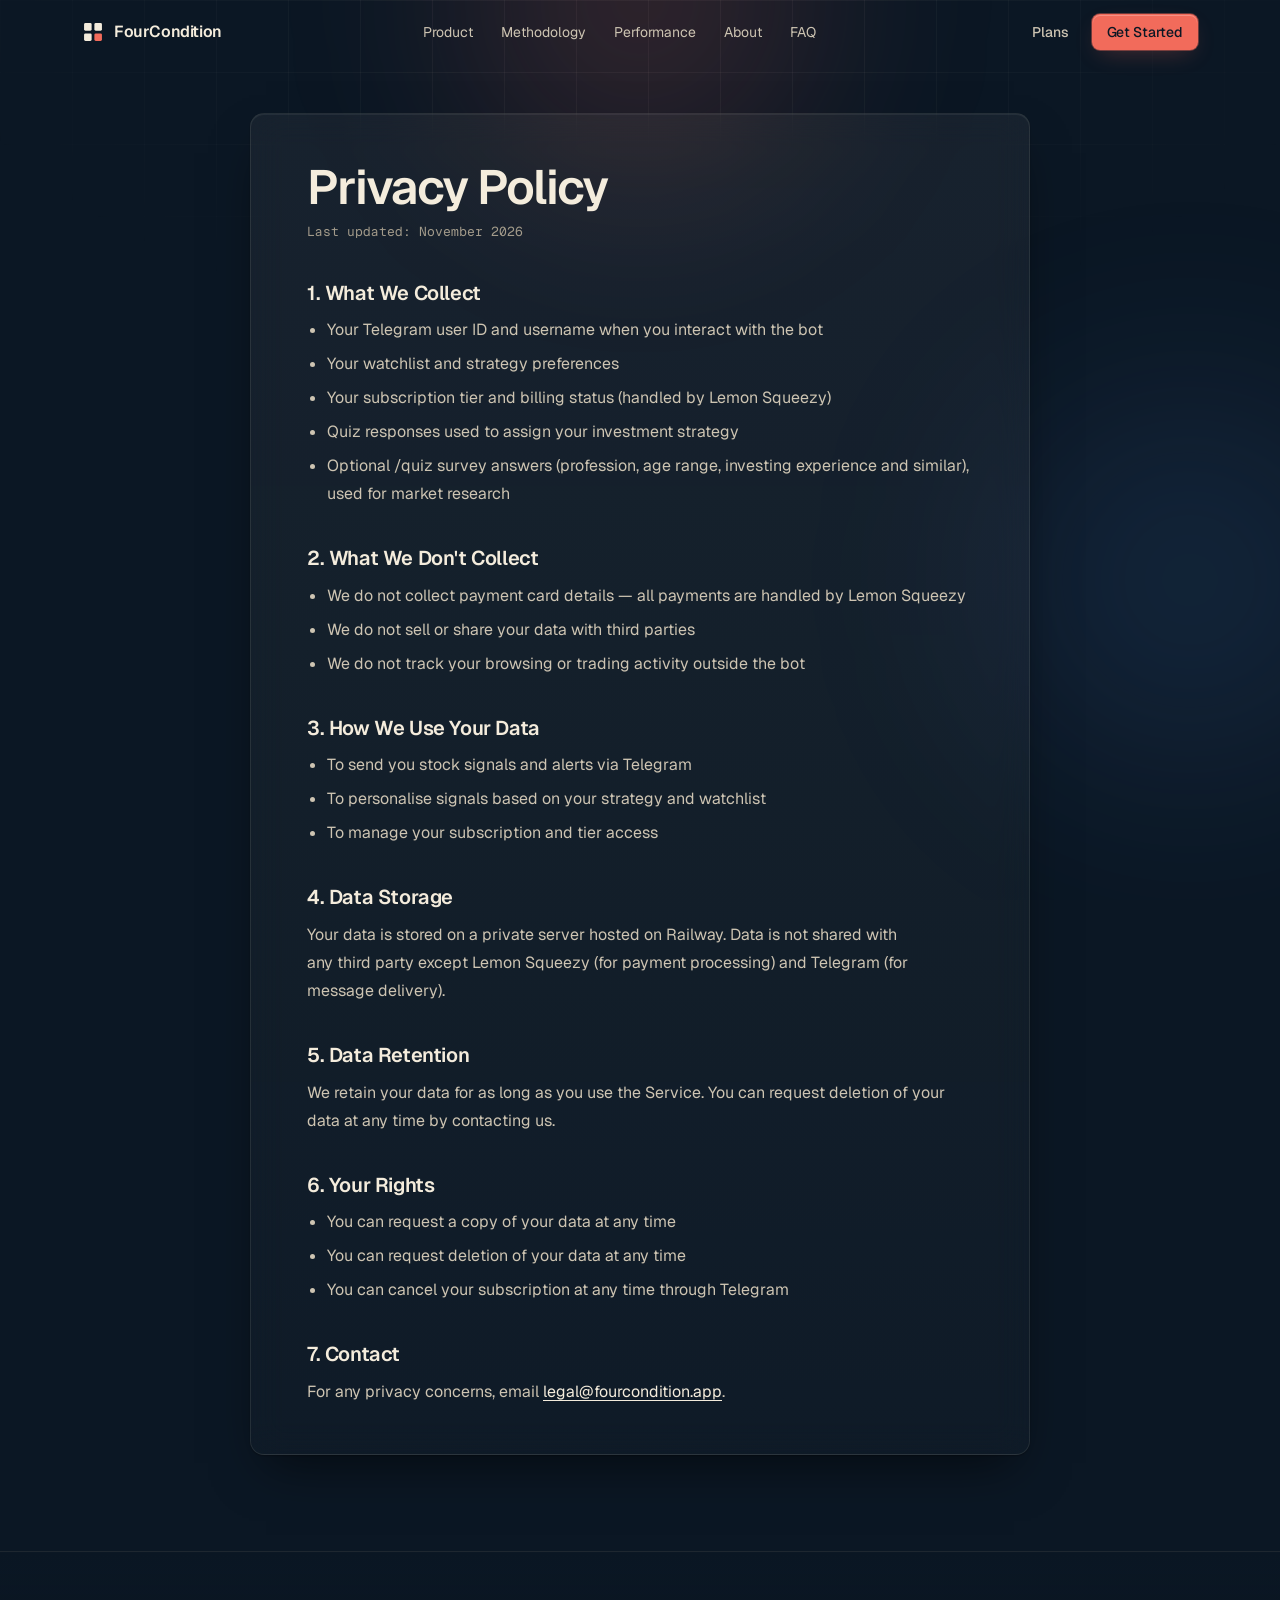
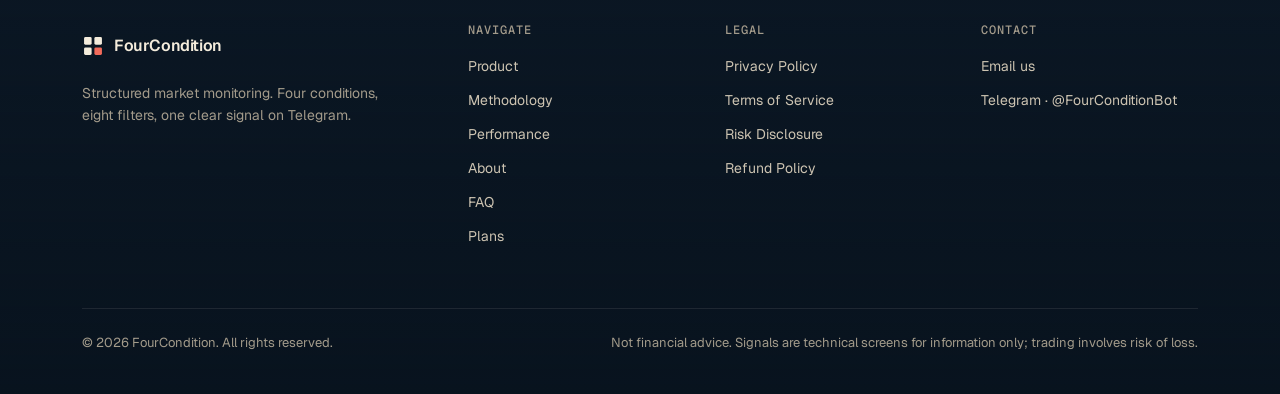
==== commit cb715233: "Route site emails to aliases: support@ (footers, FAQ), billing@ (refunds, payment), legal@ (terms, p" ====
--- a/privacy/index.html
+++ b/privacy/index.html
@@ -94,7 +94,7 @@
   </ul>
 
   <h2>7. Contact</h2>
-  <p>For any privacy concerns, email <a href="mailto:vladimir@fourcondition.app">vladimir@fourcondition.app</a>.</p>
+  <p>For any privacy concerns, email <a href="mailto:legal@fourcondition.app">legal@fourcondition.app</a>.</p>
 </main>
 <footer class="footer">
   <div class="wrap">
@@ -116,7 +116,7 @@
       </nav>
       <div class="foot-col">
         <h3>Contact</h3>
-        <ul><li><a href="mailto:vladimir@fourcondition.app">Email us</a></li><li><a href="https://t.me/FourConditionBot" target="_blank" rel="noopener">Telegram · @FourConditionBot</a></li></ul>
+        <ul><li><a href="mailto:support@fourcondition.app">Email us</a></li><li><a href="https://t.me/FourConditionBot" target="_blank" rel="noopener">Telegram · @FourConditionBot</a></li></ul>
       </div>
     </div>
     <div class="foot-base">
